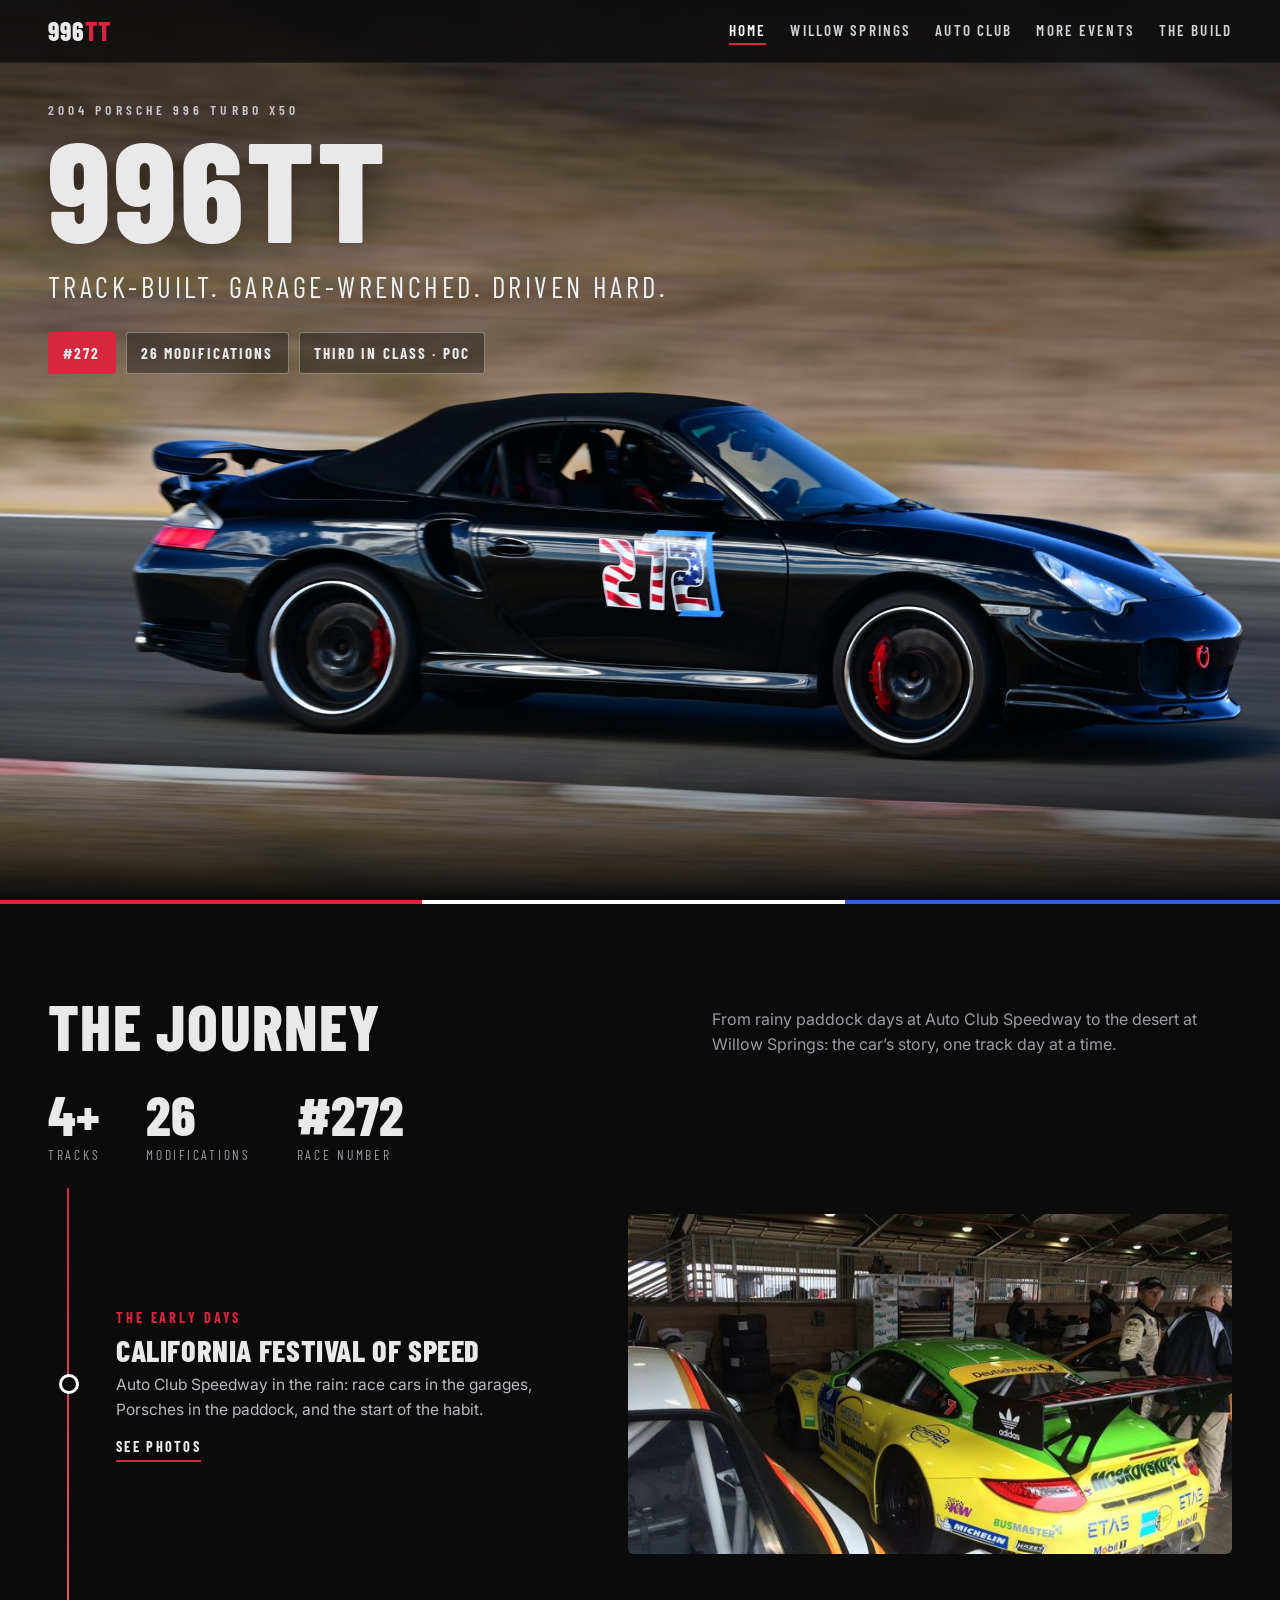
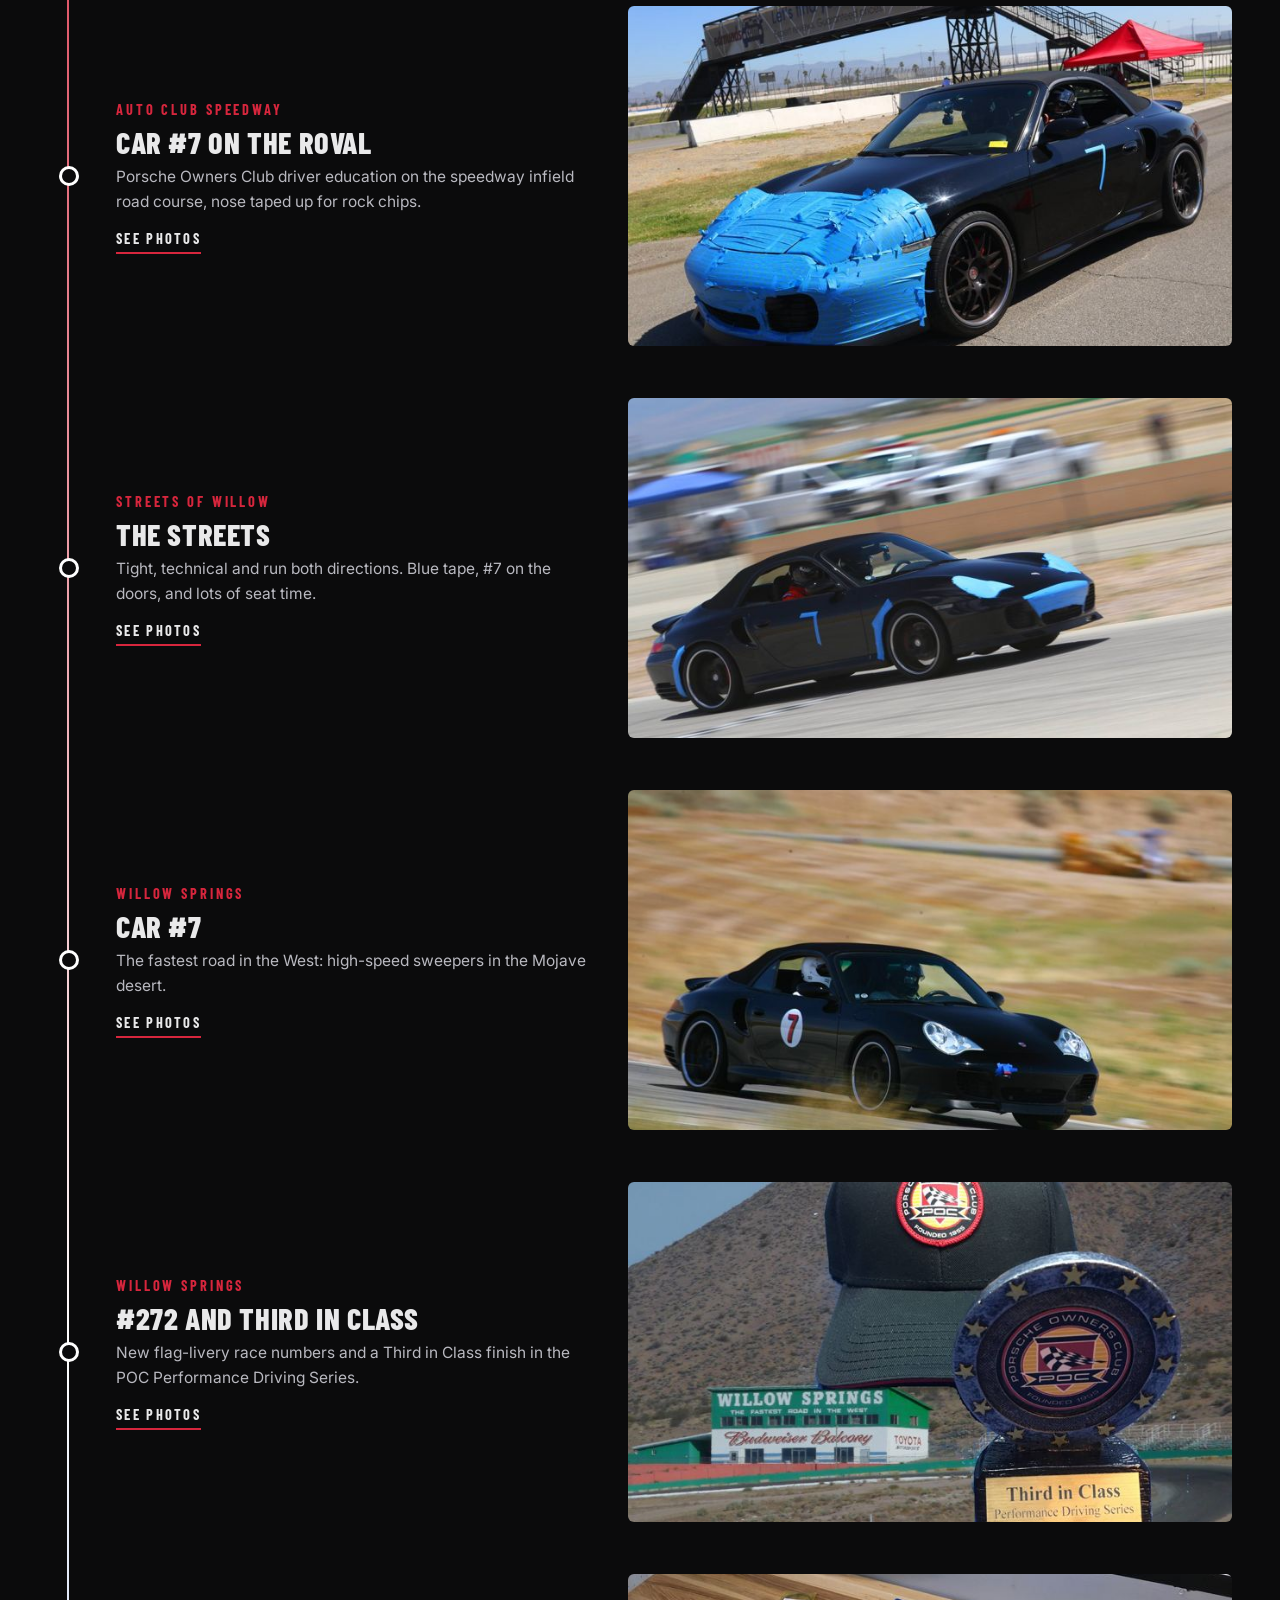
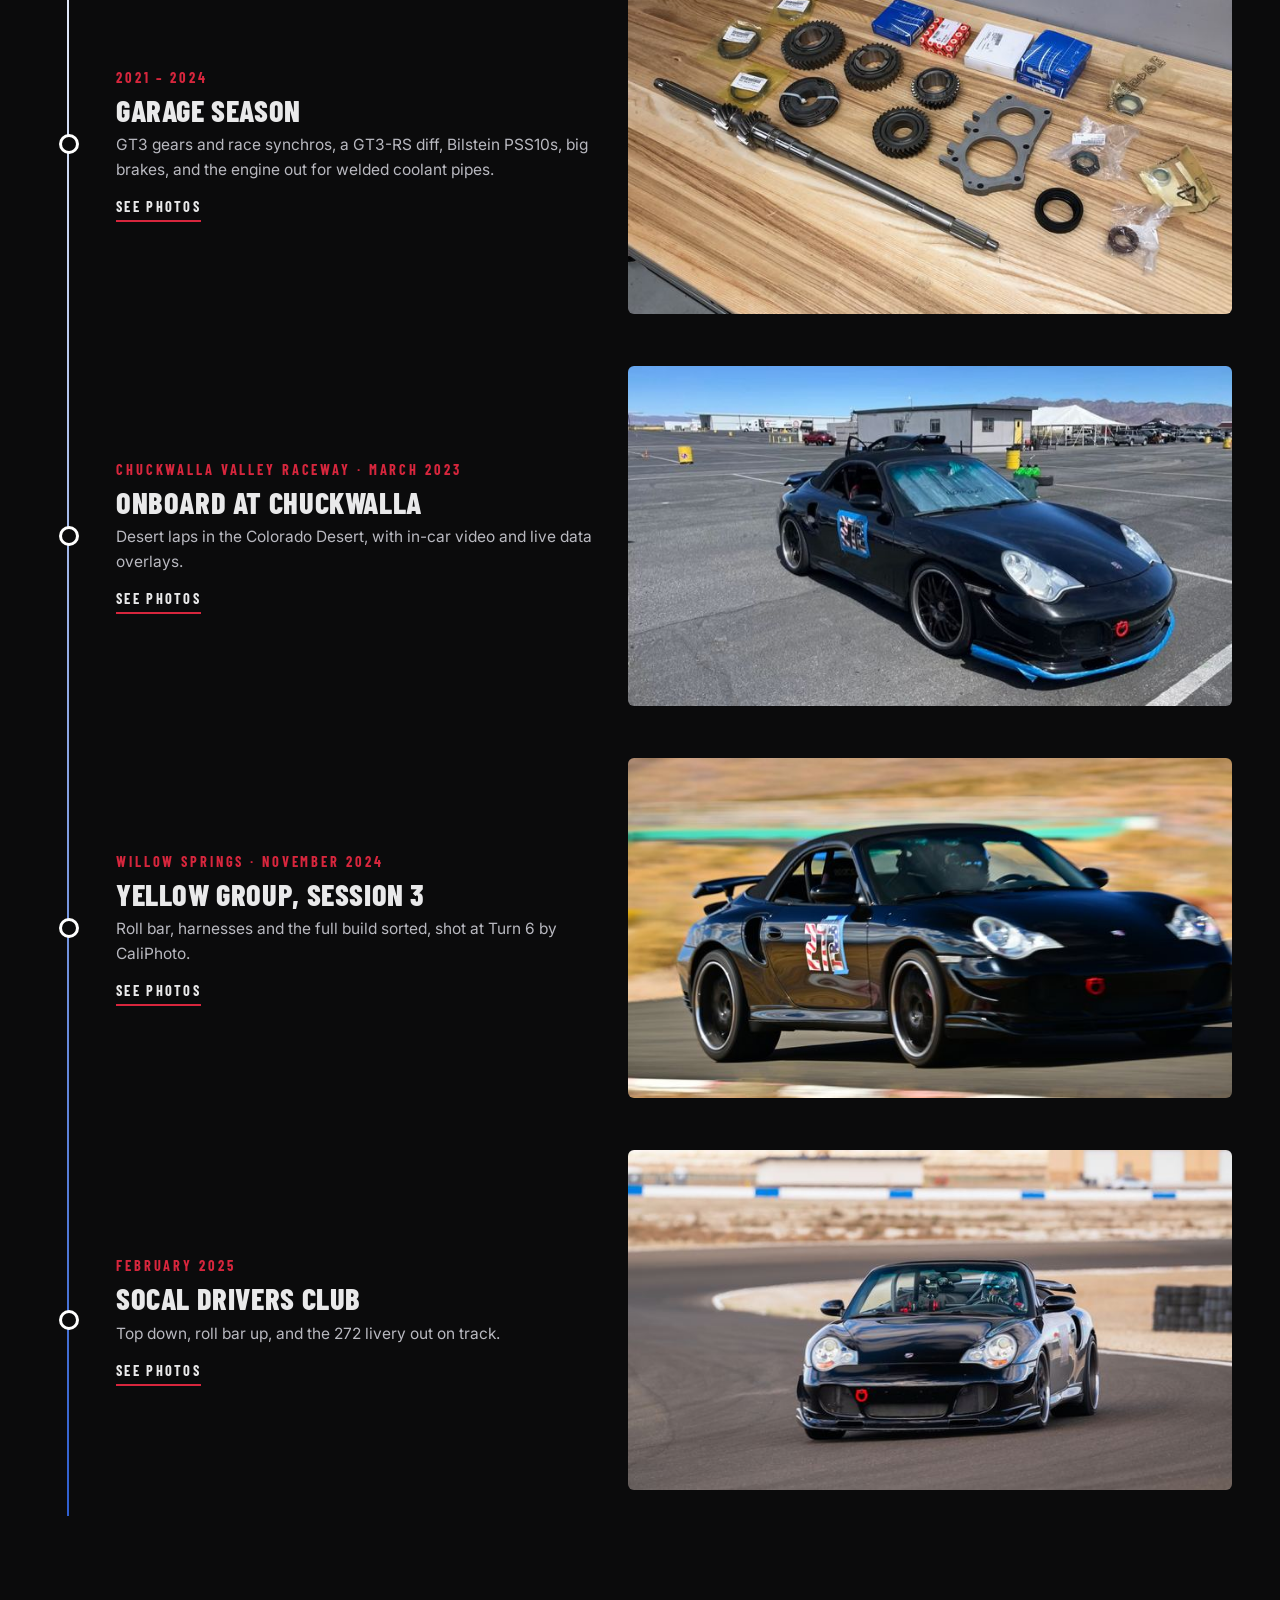
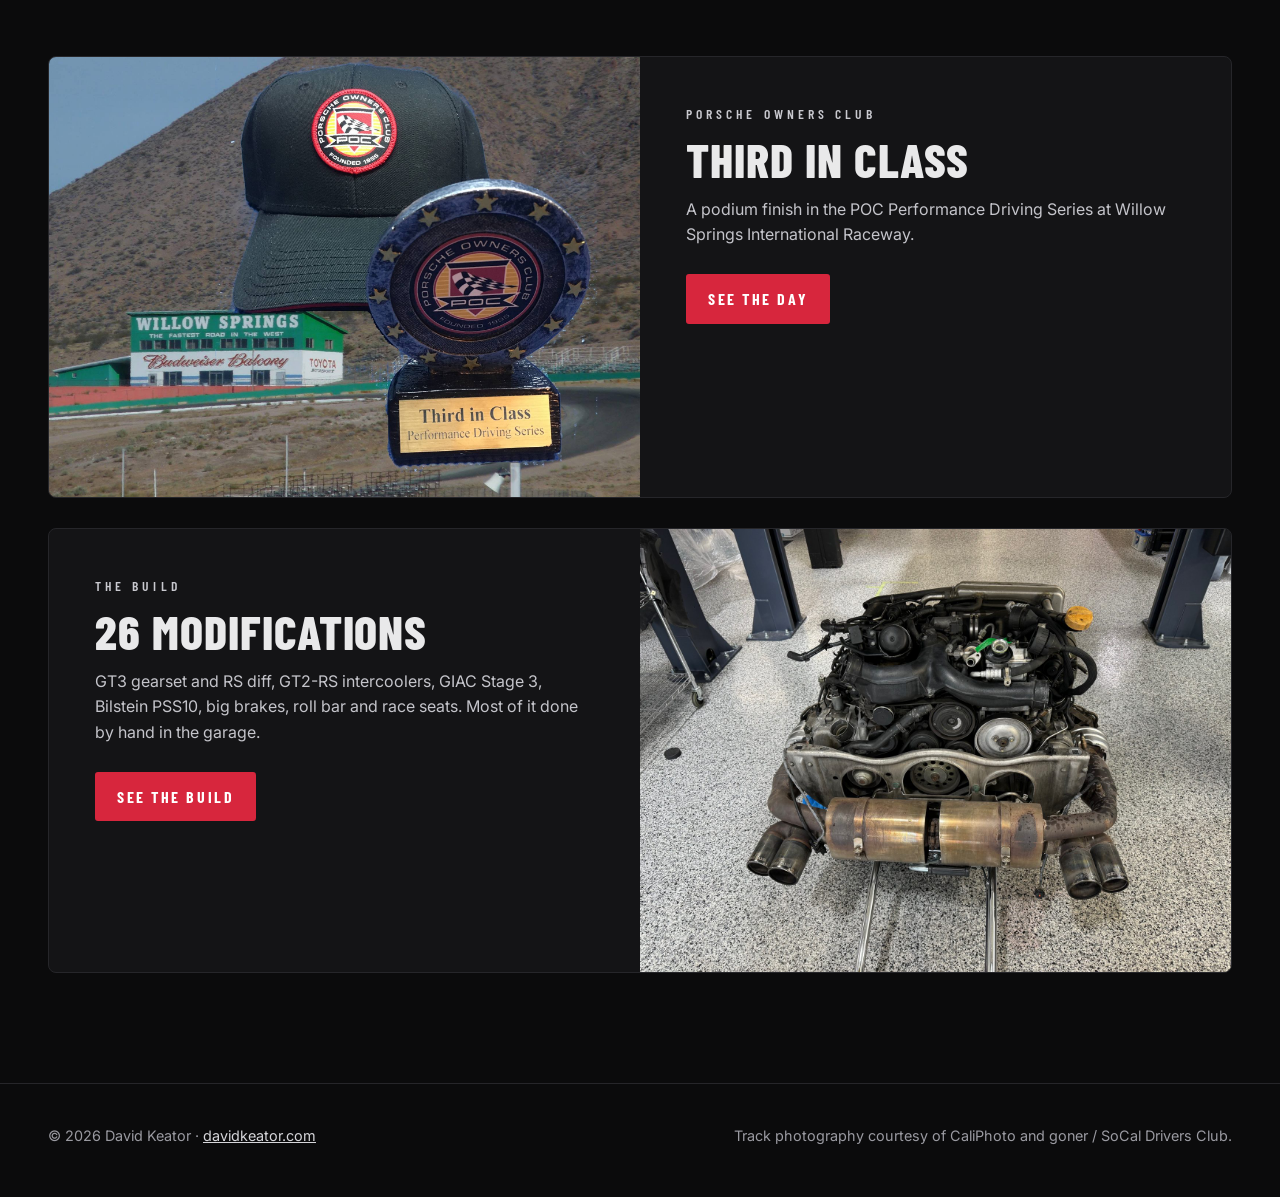
==== index.html @ 72ec3e03 "Add site pages, styles, scripts and videos" ====
<!DOCTYPE html>
<html lang="en">
<head>
<meta charset="utf-8">
<meta name="viewport" content="width=device-width, initial-scale=1">
<title>996TT | 2004 Porsche 996 Turbo X50, #272</title>
<meta name="description" content="Track days at Willow Springs and Auto Club Speedway, garage builds and adventures with a 2004 Porsche 996 Turbo X50, #272.">
<meta property="og:title" content="996TT | 2004 Porsche 996 Turbo X50, #272">
<meta property="og:description" content="Track days at Willow Springs and Auto Club Speedway, garage builds and adventures with a 2004 Porsche 996 Turbo X50, #272.">
<meta property="og:image" content="https://www.996tt.net/img1/p155.jpg">
<link rel="icon" href="data:image/svg+xml,%3Csvg xmlns='http://www.w3.org/2000/svg' viewBox='0 0 64 64'%3E%3Crect width='64' height='64' rx='12' fill='%230b0b0c'/%3E%3Ctext x='32' y='43' font-family='Arial Black,Arial' font-weight='900' font-size='26' fill='%23e8e8e8' text-anchor='middle'%3E272%3C/text%3E%3C/svg%3E">
<link rel="preconnect" href="https://fonts.googleapis.com"><link rel="preconnect" href="https://fonts.gstatic.com" crossorigin>
<link href="https://fonts.googleapis.com/css2?family=Barlow+Condensed:wght@500;600;700;800&family=Inter:wght@400;500;600&display=swap" rel="stylesheet">
<link rel="stylesheet" href="css/site.css">
</head>
<body>
<nav><div class="wrap"><a class="logo" href="index.html">996<span>TT</span></a><button class="menu" aria-label="Menu">Menu</button><ul><li><a href="index.html" aria-current=page>Home</a></li><li><a href="willow-springs.html">Willow Springs</a></li><li><a href="auto-club-speedway.html">Auto Club</a></li><li><a href="more-events.html">More Events</a></li><li><a href="build.html">The Build</a></li></ul></div></nav>

<header class="hero" id="top" style="background-image:url(img1/p155.jpg)">
  <div class="wrap">
    <span class="eyebrow">2004 Porsche 996 Turbo X50</span>
    <h1>996TT</h1>
    <p>Track-built. Garage-wrenched. Driven hard.</p>
    <div class="badges"><span class="badge num">#272</span><span class="badge">26 modifications</span><span class="badge">Third in Class &middot; POC</span></div>
  </div>
</header>
<div class="stripe"></div>
<section><div class="wrap">
  <div class="sec-head"><h2>The Journey</h2><p>From rainy paddock days at Auto Club Speedway to the desert at Willow Springs: the car&rsquo;s story, one track day at a time.</p></div>
  <div class="count"><div><b>4+</b><small>Tracks</small></div><div><b>26</b><small>Modifications</small></div><div><b>#272</b><small>Race number</small></div></div>
  <div class="timeline"><a class="stop" href="auto-club-speedway.html#festival"><div class="txt"><span class="when">The early days</span><h3>California Festival of Speed</h3><p>Auto Club Speedway in the rain: race cars in the garages, Porsches in the paddock, and the start of the habit.</p><span class="go">See photos</span></div><div class="pic"><img src="img2/thumbs/f019.jpg" alt="California Festival of Speed" loading="lazy"></div></a><a class="stop" href="auto-club-speedway.html#roval"><div class="txt"><span class="when">Auto Club Speedway</span><h3>Car #7 on the roval</h3><p>Porsche Owners Club driver education on the speedway infield road course, nose taped up for rock chips.</p><span class="go">See photos</span></div><div class="pic"><img src="img2/thumbs/f064.jpg" alt="Car #7 on the roval" loading="lazy"></div></a><a class="stop" href="willow-springs.html#streets"><div class="txt"><span class="when">Streets of Willow</span><h3>The Streets</h3><p>Tight, technical and run both directions. Blue tape, #7 on the doors, and lots of seat time.</p><span class="go">See photos</span></div><div class="pic"><img src="img2/thumbs/f042.jpg" alt="The Streets" loading="lazy"></div></a><a class="stop" href="willow-springs.html#big-willow"><div class="txt"><span class="when">Willow Springs</span><h3>Car #7</h3><p>The fastest road in the West: high-speed sweepers in the Mojave desert.</p><span class="go">See photos</span></div><div class="pic"><img src="img3/thumbs/f074.jpg" alt="Car #7" loading="lazy"></div></a><a class="stop" href="willow-springs.html#third"><div class="txt"><span class="when">Willow Springs</span><h3>#272 and Third in Class</h3><p>New flag-livery race numbers and a Third in Class finish in the POC Performance Driving Series.</p><span class="go">See photos</span></div><div class="pic"><img src="img3/thumbs/f095.jpg" alt="#272 and Third in Class" loading="lazy"></div></a><a class="stop" href="build.html#garage"><div class="txt"><span class="when">2021 &ndash; 2024</span><h3>Garage season</h3><p>GT3 gears and race synchros, a GT3-RS diff, Bilstein PSS10s, big brakes, and the engine out for welded coolant pipes.</p><span class="go">See photos</span></div><div class="pic"><img src="img1/thumbs/p003.jpg" alt="Garage season" loading="lazy"></div></a><a class="stop" href="more-events.html#chuckwalla"><div class="txt"><span class="when">Chuckwalla Valley Raceway &middot; March 2023</span><h3>Onboard at Chuckwalla</h3><p>Desert laps in the Colorado Desert, with in-car video and live data overlays.</p><span class="go">See photos</span></div><div class="pic"><img src="img1/thumbs/c004.jpg" alt="Onboard at Chuckwalla" loading="lazy"></div></a><a class="stop" href="willow-springs.html#nov-2024"><div class="txt"><span class="when">Willow Springs &middot; November 2024</span><h3>Yellow Group, Session 3</h3><p>Roll bar, harnesses and the full build sorted, shot at Turn 6 by CaliPhoto.</p><span class="go">See photos</span></div><div class="pic"><img src="img1/thumbs/p178.jpg" alt="Yellow Group, Session 3" loading="lazy"></div></a><a class="stop" href="more-events.html#sdc-2025"><div class="txt"><span class="when">February 2025</span><h3>SoCal Drivers Club</h3><p>Top down, roll bar up, and the 272 livery out on track.</p><span class="go">See photos</span></div><div class="pic"><img src="img1/thumbs/p201.jpg" alt="SoCal Drivers Club" loading="lazy"></div></a></div>
</div></section>
<section><div class="wrap">
  <div class="callout">
    <img src="img3/f095.jpg" alt="Porsche Owners Club Third in Class trophy at Willow Springs" loading="lazy">
    <div class="c"><span class="eyebrow">Porsche Owners Club</span><h3>Third in Class</h3>
      <p>A podium finish in the POC Performance Driving Series at Willow Springs International Raceway.</p>
      <a class="btn" href="willow-springs.html#third">See the day</a></div>
  </div>
  <div class="callout">
    <div class="c"><span class="eyebrow">The Build</span><h3>26 modifications</h3>
      <p>GT3 gearset and RS diff, GT2-RS intercoolers, GIAC Stage 3, Bilstein PSS10, big brakes, roll bar and race seats. Most of it done by hand in the garage.</p>
      <a class="btn" href="build.html">See the build</a></div>
    <img src="img1/p098.jpg" alt="The 3.6 twin-turbo flat six out of the car" loading="lazy">
  </div>
</div></section>

<footer><div class="wrap">
  <div>&copy; <span id="y">2026</span> David Keator &middot; <a href="https://www.davidkeator.com/">davidkeator.com</a></div>
  <div>Track photography courtesy of CaliPhoto and goner / SoCal Drivers Club.</div>
</div></footer>
<script src="js/site.js"></script>
</body>
</html>
---- css/site.css ----
:root{--bg:#0b0b0c;--panel:#141416;--line:#26262a;--text:#e9e9ea;--muted:#9a9aa1;--red:#d7263d;--blue:#2f5fd0;--head:"Barlow Condensed","Arial Narrow",sans-serif;--sans:"Inter",-apple-system,BlinkMacSystemFont,"Segoe UI",Roboto,sans-serif}
*{box-sizing:border-box}html{scroll-behavior:smooth}
body{margin:0;background:var(--bg);color:var(--text);font-family:var(--sans);line-height:1.6;-webkit-font-smoothing:antialiased}
a{color:inherit}img{display:block;max-width:100%}
.wrap{max-width:1240px;margin:0 auto;padding:0 28px}
h1,h2,h3{font-family:var(--head);text-transform:uppercase;letter-spacing:.02em;margin:0;line-height:1}
.eyebrow{display:block;font-family:var(--head);font-weight:600;letter-spacing:.3em;text-transform:uppercase;font-size:.85rem;color:#c9c9cf}
.stripe{height:4px;background:linear-gradient(90deg,var(--red) 0 33%,#fff 33% 66%,var(--blue) 66%)}
/* nav */
nav{position:fixed;top:0;left:0;right:0;z-index:20;background:rgba(11,11,12,.78);backdrop-filter:blur(8px);border-bottom:1px solid rgba(255,255,255,.06)}
nav .wrap{display:flex;align-items:center;justify-content:space-between;height:62px}
.logo{font-family:var(--head);font-weight:800;font-size:1.6rem;letter-spacing:.04em;text-decoration:none}.logo span{color:var(--red)}
nav ul{list-style:none;display:flex;gap:24px;margin:0;padding:0}
nav ul a{text-decoration:none;font-family:var(--head);font-weight:600;letter-spacing:.14em;text-transform:uppercase;font-size:.95rem;color:#cfcfd4;padding:6px 0}
nav ul a:hover,nav ul a[aria-current]{color:#fff;box-shadow:inset 0 -2px 0 var(--red)}
.menu{display:none;background:none;border:1px solid rgba(255,255,255,.3);color:#fff;font-family:var(--head);letter-spacing:.14em;text-transform:uppercase;padding:6px 12px;border-radius:3px}
/* heroes */
.hero{position:relative;min-height:100vh;display:flex;align-items:flex-start;background:#000 center 70%/cover no-repeat}
.hero::before{content:"";position:absolute;inset:0;background:linear-gradient(180deg,rgba(0,0,0,.72) 0%,rgba(0,0,0,.35) 38%,rgba(0,0,0,0) 55%,rgba(0,0,0,0) 82%,rgba(11,11,12,1) 100%)}
.hero .wrap{position:relative;padding-top:max(96px,11vh);width:100%}
.hero h1{font-size:clamp(4rem,11vw,9rem);font-weight:800;line-height:.85;text-shadow:0 6px 40px rgba(0,0,0,.5);margin-top:6px}
.hero p{font-family:var(--head);font-size:clamp(1.2rem,2.4vw,1.8rem);letter-spacing:.12em;text-transform:uppercase;margin:.6em 0 0;color:#f2f2f2}
.badges{display:flex;gap:10px;flex-wrap:wrap;margin-top:22px}
.badge{font-family:var(--head);font-weight:700;letter-spacing:.14em;text-transform:uppercase;font-size:.95rem;padding:8px 14px;border:1px solid rgba(255,255,255,.35);border-radius:3px;background:rgba(0,0,0,.35)}
.badge.num{background:var(--red);border-color:var(--red)}
.page-hero{position:relative;height:72vh;min-height:460px;display:flex;align-items:flex-end;background:#000 center/cover no-repeat}
.page-hero::before{content:"";position:absolute;inset:0;background:linear-gradient(180deg,rgba(0,0,0,.25) 0%,rgba(0,0,0,0) 40%,rgba(11,11,12,.92) 92%,var(--bg) 100%)}
.page-hero .wrap{position:relative;width:100%;padding-bottom:48px}
.page-hero h1{font-size:clamp(3.2rem,9vw,7rem);font-weight:800;text-shadow:0 4px 30px rgba(0,0,0,.6);margin-top:8px}
.page-hero p{max-width:640px;color:#dcdce0;margin:14px 0 0;font-size:1.08rem}
/* chapters / sections */
section{padding:90px 0 20px}
.sec-head{display:flex;align-items:flex-end;justify-content:space-between;gap:24px;margin-bottom:30px;flex-wrap:wrap}
.sec-head h2{font-size:clamp(2.4rem,5.5vw,4rem);font-weight:800}
.sec-head p{max-width:520px;color:var(--muted);margin:0}
.chapter{padding:70px 0 10px;border-top:1px solid var(--line)}
.chapter:first-of-type{border-top:0}
.ch-head{display:grid;grid-template-columns:120px 1fr;gap:28px;margin-bottom:26px;align-items:start}
.ch-num{font-family:var(--head);font-weight:800;font-size:4.4rem;line-height:.8;color:transparent;-webkit-text-stroke:1.5px #5a5a62}
.ch-head h2{font-size:clamp(2rem,4.2vw,3.1rem);font-weight:800}
.ch-head .when{font-family:var(--head);letter-spacing:.2em;text-transform:uppercase;color:var(--red);font-weight:700;font-size:.95rem;margin:4px 0 10px;display:block}
.ch-head p{color:#bdbdc4;max-width:760px;margin:0}
/* gallery: masonry columns, no gaps */
.feature{margin:0 0 12px;border-radius:5px;overflow:hidden;cursor:zoom-in;position:relative;background:#000}
.feature img{width:100%;max-height:78vh;object-fit:cover}
.gallery{columns:3 260px;column-gap:12px}
.gallery figure,.feature{break-inside:avoid}
.gallery figure{margin:0 0 12px;position:relative;overflow:hidden;border-radius:5px;background:#000;cursor:zoom-in}
.gallery img{width:100%;transition:transform .6s ease}
.gallery figure:hover img{transform:scale(1.04)}
figcaption{position:absolute;left:0;right:0;bottom:0;padding:28px 12px 10px;font-size:.84rem;background:linear-gradient(transparent,rgba(0,0,0,.82));opacity:0;transition:opacity .3s}
figure:hover figcaption{opacity:1}
/* timeline (home) */
.timeline{position:relative;margin-top:20px}
.timeline::before{content:"";position:absolute;left:19px;top:0;bottom:0;width:2px;background:linear-gradient(var(--red),#fff,var(--blue))}
.stop{position:relative;display:grid;grid-template-columns:40px 1fr 1.25fr;gap:28px;align-items:center;padding:26px 0;text-decoration:none}
.stop::before{content:"";width:14px;height:14px;border-radius:50%;background:var(--bg);border:3px solid #fff;margin-left:11px;z-index:1}
.stop .txt h3{font-size:1.9rem;font-weight:800}
.stop .txt .when{font-family:var(--head);letter-spacing:.2em;text-transform:uppercase;color:var(--red);font-weight:700;font-size:.9rem;display:block;margin-bottom:6px}
.stop .txt p{color:#b9b9c0;margin:8px 0 0;font-size:.97rem}
.stop .txt .go{display:inline-block;margin-top:12px;font-family:var(--head);letter-spacing:.16em;text-transform:uppercase;font-weight:700;font-size:.9rem;border-bottom:2px solid var(--red);padding-bottom:2px}
.stop .pic{border-radius:6px;overflow:hidden;aspect-ratio:16/9;background:#000}
.stop .pic img{width:100%;height:100%;object-fit:cover;transition:transform .7s}
.stop:hover .pic img{transform:scale(1.05)}
/* callout */
.callout{display:grid;grid-template-columns:1fr 1fr;gap:0;background:var(--panel);border:1px solid var(--line);border-radius:8px;overflow:hidden;margin-top:30px}
.callout img{width:100%;height:100%;object-fit:cover;min-height:320px}
.callout .c{padding:46px}
.callout h3{font-size:clamp(2rem,4vw,3rem);font-weight:800;margin:10px 0 14px}
.callout p{color:#c4c4ca;margin:0 0 10px}
.btn{display:inline-block;margin-top:16px;padding:12px 22px;background:var(--red);color:#fff;text-decoration:none;font-family:var(--head);letter-spacing:.16em;text-transform:uppercase;font-weight:700;border-radius:3px}
/* stats */
.count{display:flex;gap:46px;flex-wrap:wrap;margin:6px 0 10px}
.count b{display:block;font-family:var(--head);font-size:3.4rem;font-weight:800;line-height:1}
.count small{font-family:var(--head);letter-spacing:.2em;text-transform:uppercase;color:var(--muted);font-size:.85rem}
/* build */
.specs{display:grid;grid-template-columns:repeat(3,1fr);gap:18px}
.spec{background:var(--panel);border:1px solid var(--line);border-radius:6px;padding:26px 26px 20px;border-top:3px solid var(--red)}
.spec:nth-child(3n+2){border-top-color:#fff}.spec:nth-child(3n){border-top-color:var(--blue)}
.spec h3{font-size:1.45rem;font-weight:700;margin-bottom:14px}
.spec ul{list-style:none;margin:0;padding:0}
.spec li{padding:7px 0;border-bottom:1px solid var(--line);color:#d6d6da;font-size:.97rem}.spec li:last-child{border-bottom:0}
/* video */
.clips{display:grid;grid-template-columns:repeat(3,1fr);gap:12px}
.clips figure{margin:0;background:#000;border-radius:5px;overflow:hidden}
.clips video{width:100%;display:block;aspect-ratio:4/3;object-fit:cover;background:#000}
.clips figcaption{position:static;opacity:1;background:var(--panel);padding:10px 12px;color:#c4c4ca}
/* next page */
.next{display:flex;justify-content:space-between;gap:20px;margin-top:80px;padding-top:30px;border-top:1px solid var(--line);flex-wrap:wrap}
.next a{text-decoration:none;font-family:var(--head);letter-spacing:.14em;text-transform:uppercase;font-weight:700;font-size:1.2rem}
.next a span{display:block;color:var(--muted);font-size:.8rem;letter-spacing:.2em}
footer{border-top:1px solid var(--line);margin-top:90px;padding:40px 0 50px;color:var(--muted);font-size:.9rem}
footer .wrap{display:flex;justify-content:space-between;gap:20px;flex-wrap:wrap}footer a{color:#d6d6da}
/* lightbox */
.lb{position:fixed;inset:0;background:rgba(0,0,0,.95);display:none;align-items:center;justify-content:center;flex-direction:column;z-index:50;padding:30px}
.lb.open{display:flex}.lb img{max-width:94vw;max-height:84vh;object-fit:contain}
.lb p{margin-top:14px;color:#cfcfd4;font-size:.95rem}
.lb button{position:absolute;background:none;border:0;color:#fff;font-size:2.6rem;cursor:pointer;opacity:.75;padding:10px 18px}.lb button:hover{opacity:1}
.lb .x{top:10px;right:14px}.lb .prev{left:6px;top:50%;transform:translateY(-50%)}.lb .next{right:6px;top:50%;transform:translateY(-50%)}
@media (max-width:960px){.specs{grid-template-columns:1fr 1fr}.stop{grid-template-columns:40px 1fr}.stop .pic{grid-column:2}.callout{grid-template-columns:1fr}.clips{grid-template-columns:1fr 1fr}}
@media (max-width:760px){.menu{display:block}nav ul{display:none;position:absolute;top:62px;left:0;right:0;flex-direction:column;gap:0;background:#0b0b0c;padding:8px 28px 16px;border-bottom:1px solid var(--line)}nav ul.open{display:flex}nav ul a{display:block;padding:12px 0}}
@media (max-width:600px){.specs,.clips{grid-template-columns:1fr}.gallery{columns:2 140px;column-gap:8px}.gallery figure{margin-bottom:8px}figcaption{display:none}.ch-head{grid-template-columns:1fr;gap:6px}.ch-num{font-size:3rem}.count{gap:22px;flex-wrap:nowrap}.count b{font-size:2.2rem}.count small{font-size:.62rem;letter-spacing:.12em}section{padding-top:70px}.callout .c{padding:28px}.hero{background-position:58% 70%}}
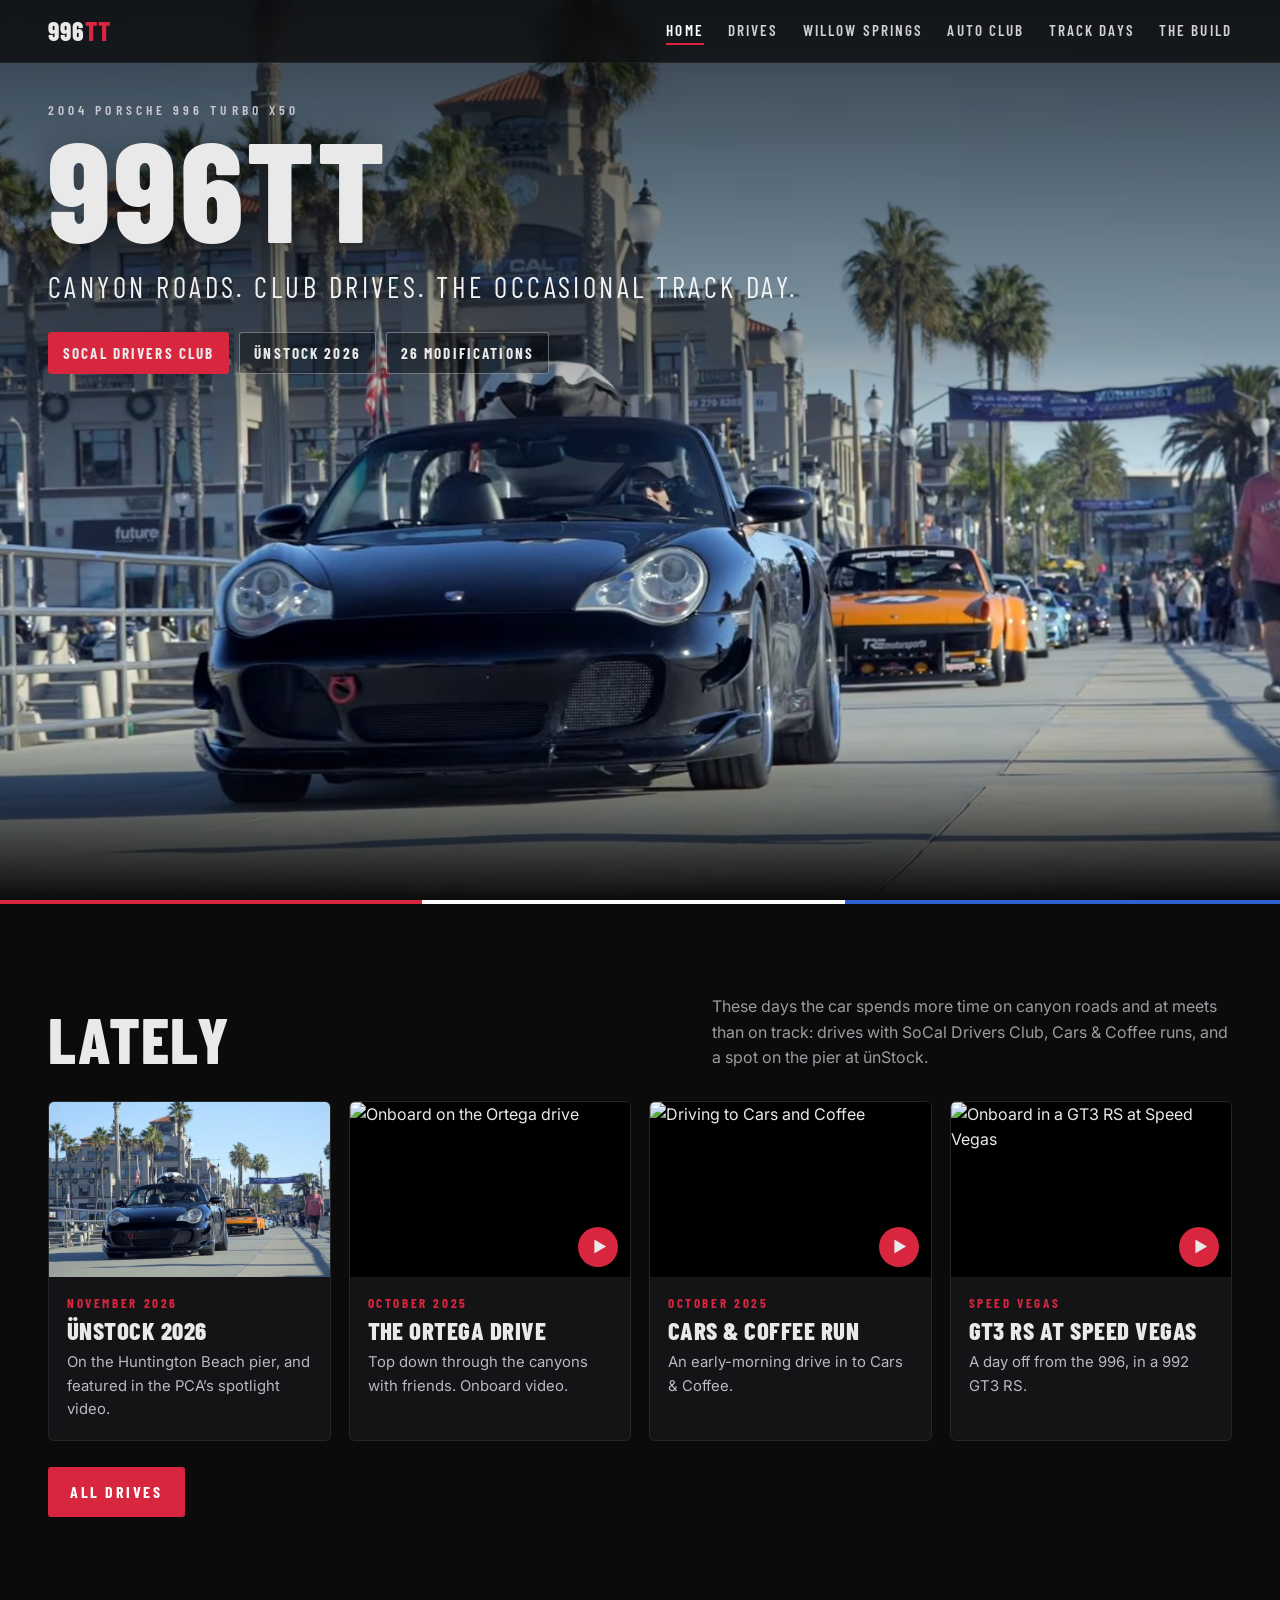
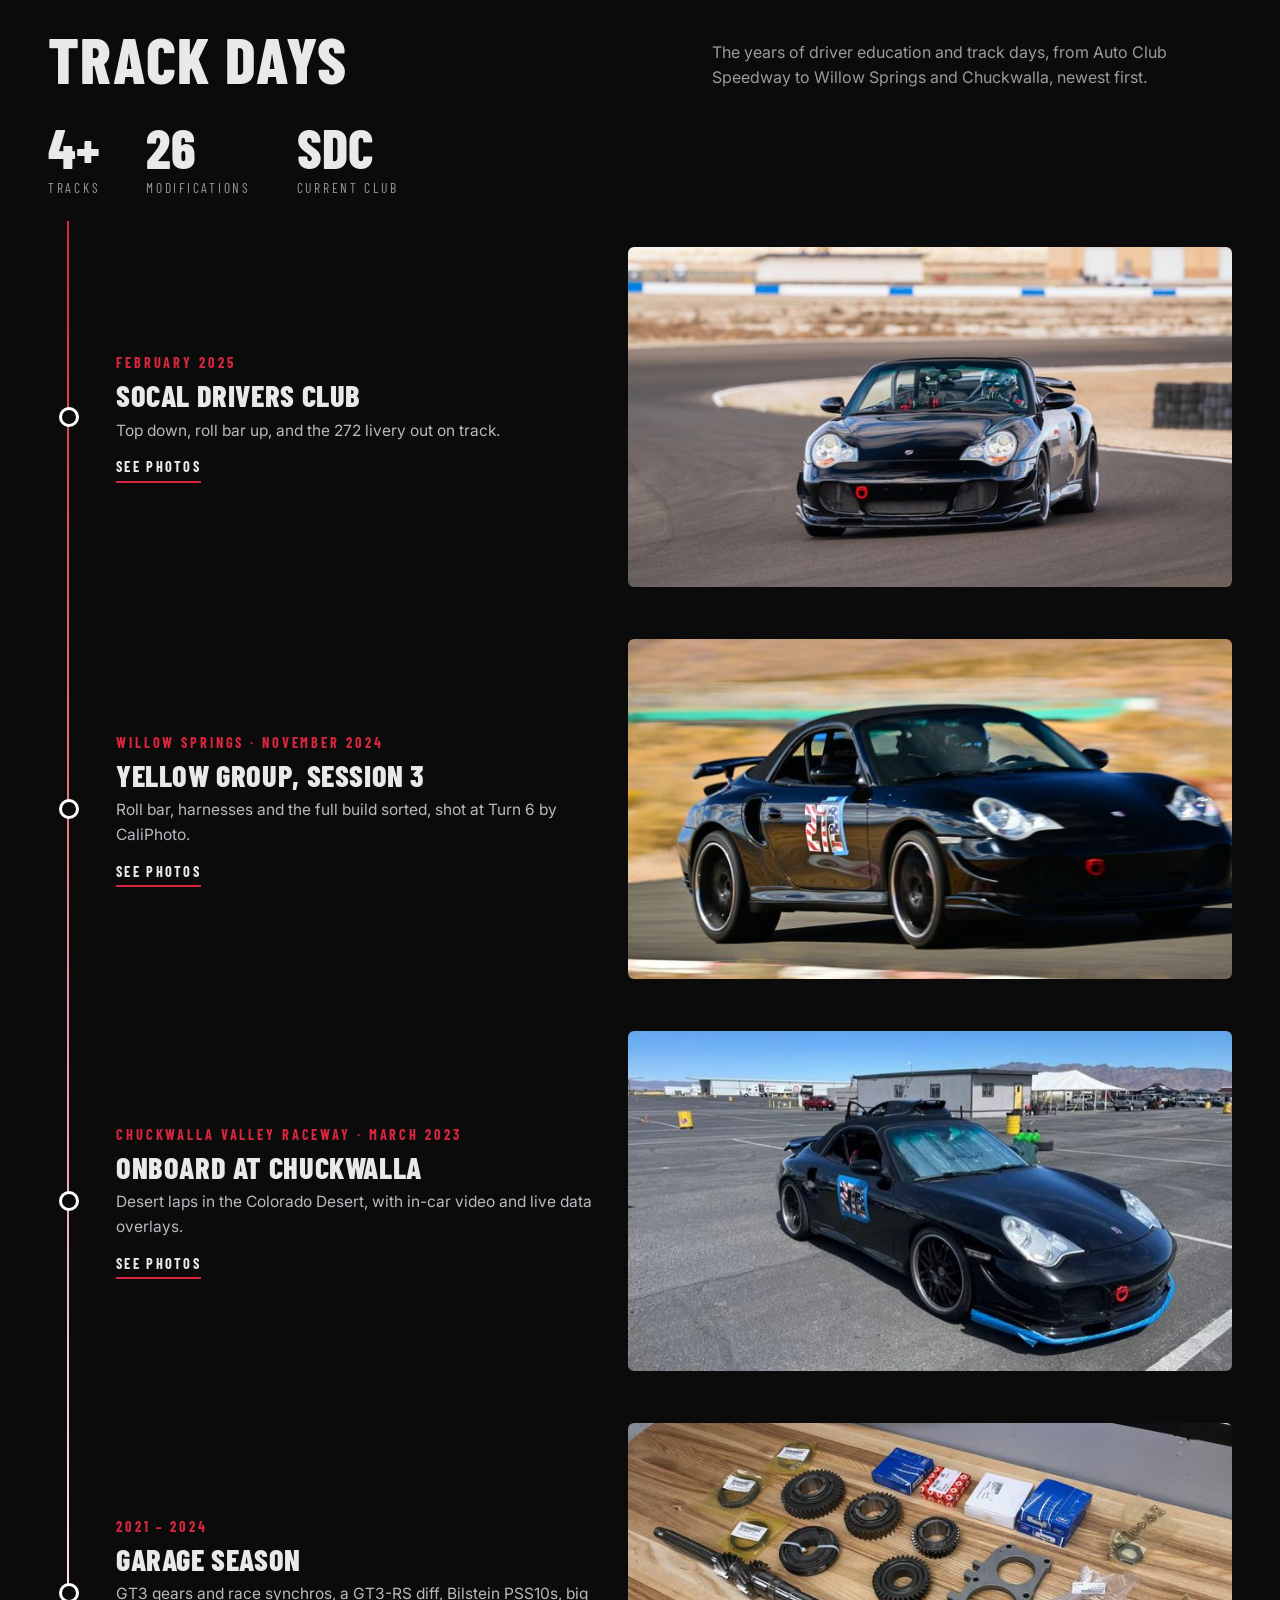
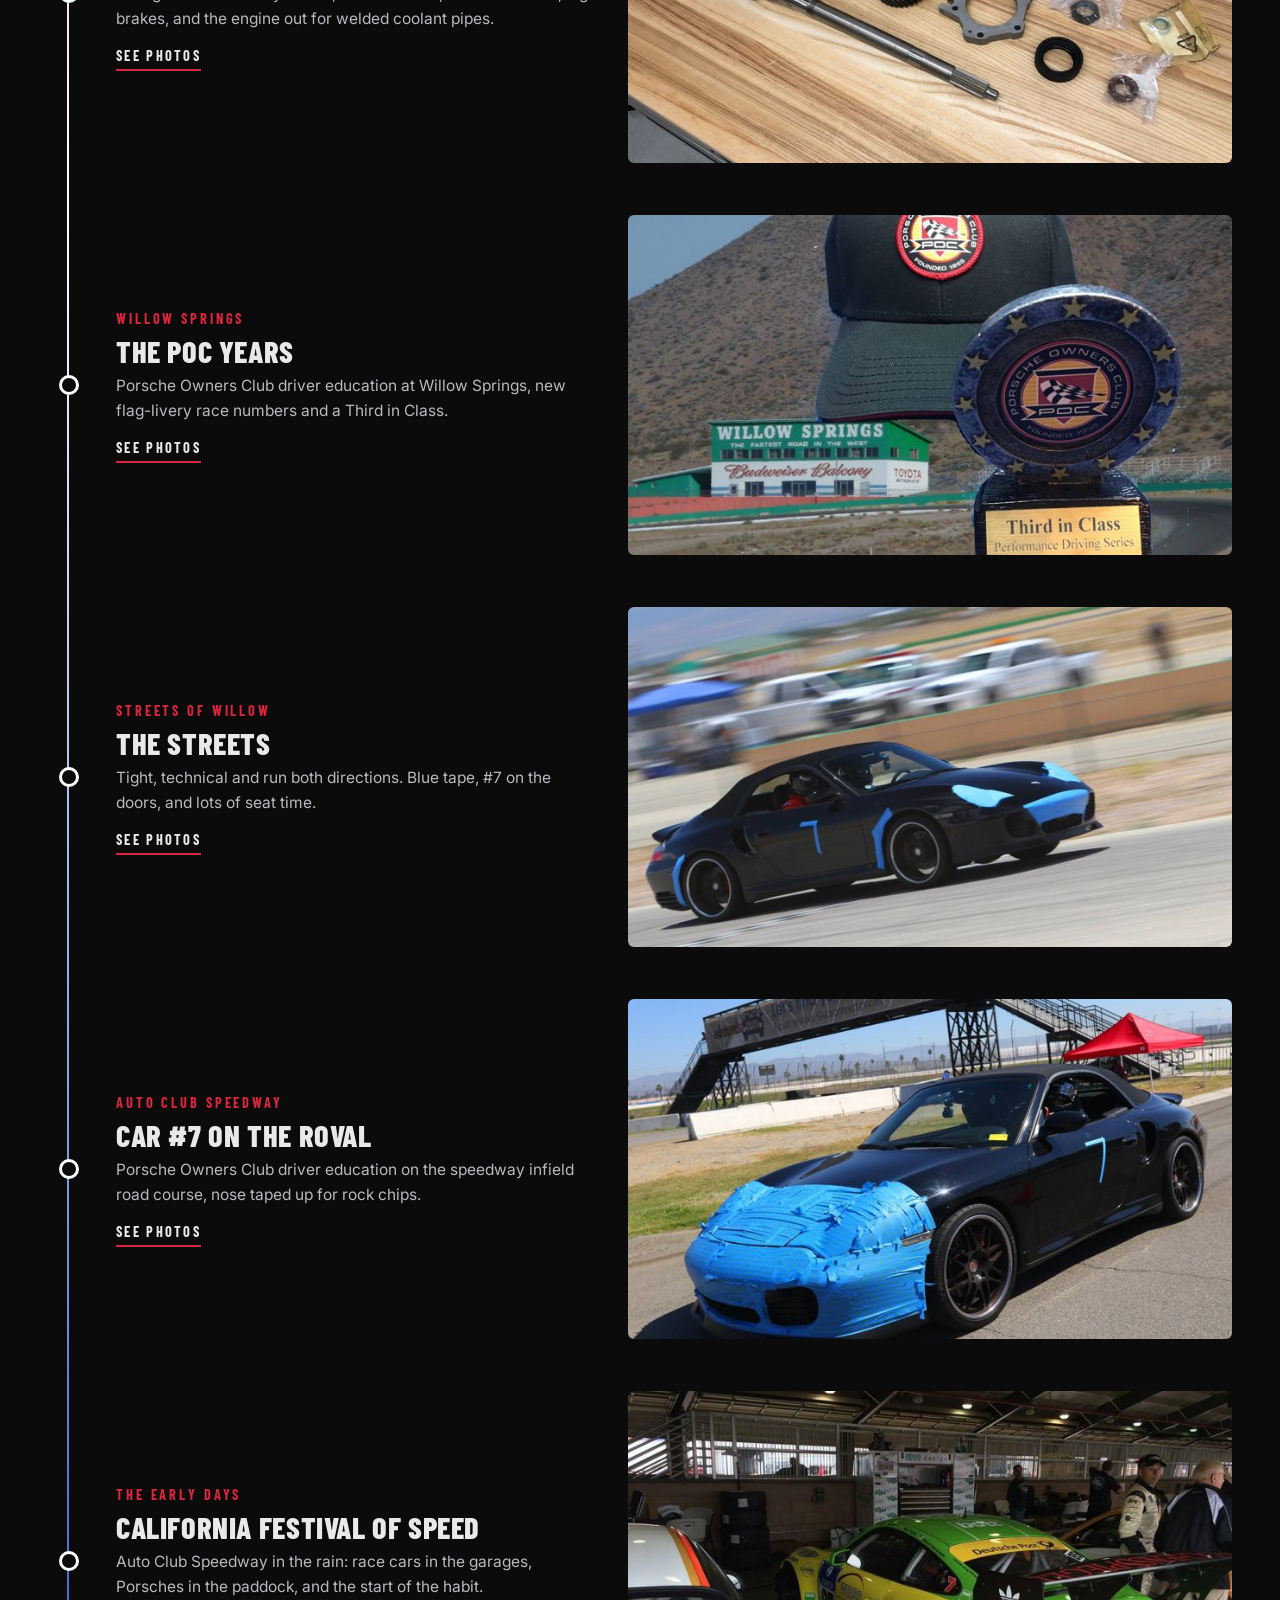
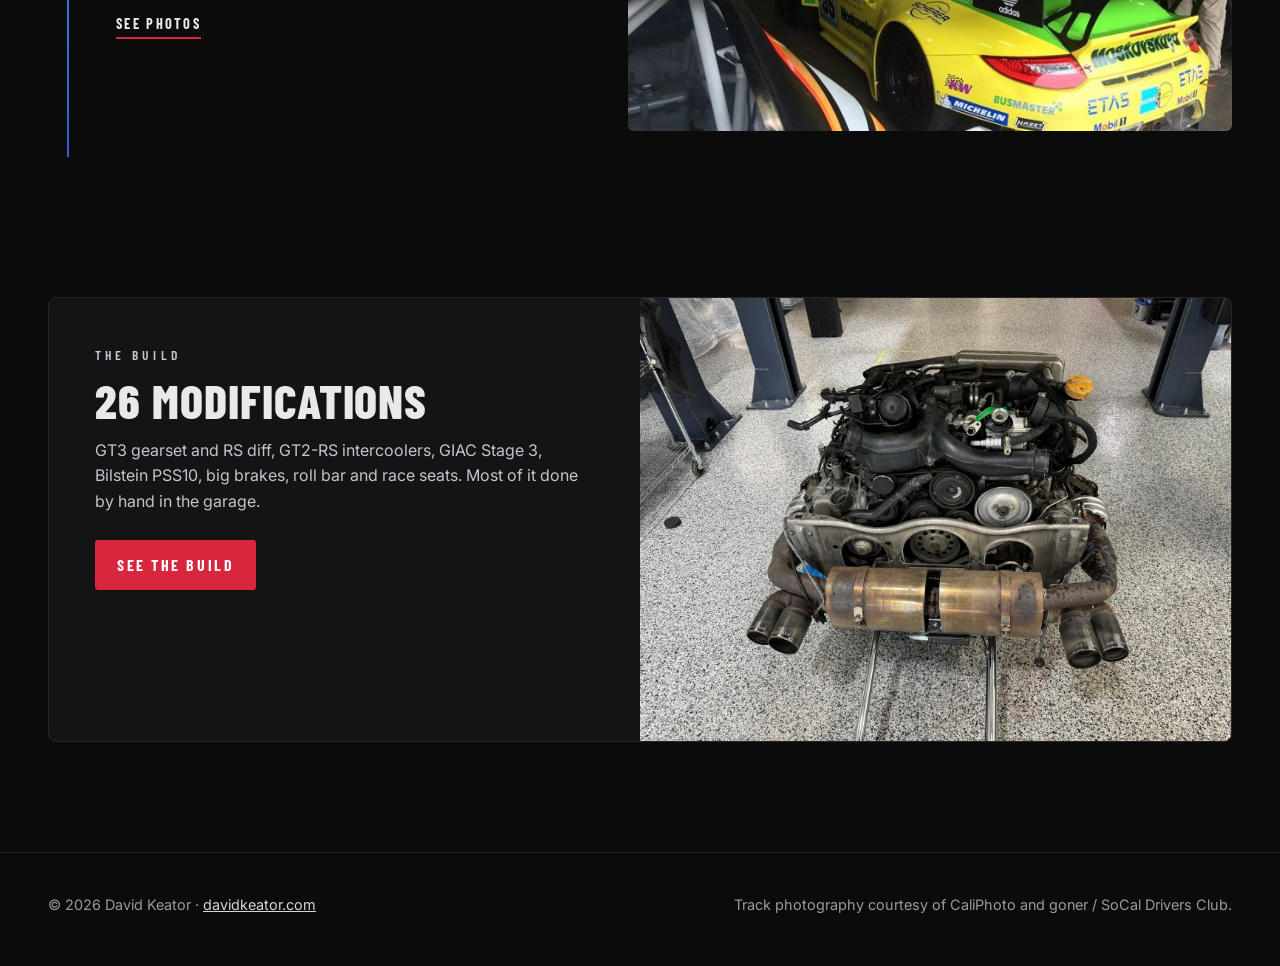
==== commit c504225b: "Add files via upload" ====
--- a/index.html
+++ b/index.html
@@ -3,40 +3,47 @@
 <head>
 <meta charset="utf-8">
 <meta name="viewport" content="width=device-width, initial-scale=1">
-<title>996TT | 2004 Porsche 996 Turbo X50, #272</title>
-<meta name="description" content="Track days at Willow Springs and Auto Club Speedway, garage builds and adventures with a 2004 Porsche 996 Turbo X50, #272.">
-<meta property="og:title" content="996TT | 2004 Porsche 996 Turbo X50, #272">
-<meta property="og:description" content="Track days at Willow Springs and Auto Club Speedway, garage builds and adventures with a 2004 Porsche 996 Turbo X50, #272.">
-<meta property="og:image" content="https://www.996tt.net/img1/p155.jpg">
+<title>996TT | 2004 Porsche 996 Turbo X50</title>
+<meta name="description" content="Canyon drives, SoCal Drivers Club, car shows, track days and garage builds with a 2004 Porsche 996 Turbo X50.">
+<meta property="og:title" content="996TT | 2004 Porsche 996 Turbo X50">
+<meta property="og:description" content="Canyon drives, SoCal Drivers Club, car shows, track days and garage builds with a 2004 Porsche 996 Turbo X50.">
+<meta property="og:image" content="https://www.996tt.net/img4/u01.jpg">
 <link rel="icon" href="data:image/svg+xml,%3Csvg xmlns='http://www.w3.org/2000/svg' viewBox='0 0 64 64'%3E%3Crect width='64' height='64' rx='12' fill='%230b0b0c'/%3E%3Ctext x='32' y='43' font-family='Arial Black,Arial' font-weight='900' font-size='26' fill='%23e8e8e8' text-anchor='middle'%3E272%3C/text%3E%3C/svg%3E">
 <link rel="preconnect" href="https://fonts.googleapis.com"><link rel="preconnect" href="https://fonts.gstatic.com" crossorigin>
 <link href="https://fonts.googleapis.com/css2?family=Barlow+Condensed:wght@500;600;700;800&family=Inter:wght@400;500;600&display=swap" rel="stylesheet">
 <link rel="stylesheet" href="css/site.css">
 </head>
 <body>
-<nav><div class="wrap"><a class="logo" href="index.html">996<span>TT</span></a><button class="menu" aria-label="Menu">Menu</button><ul><li><a href="index.html" aria-current=page>Home</a></li><li><a href="willow-springs.html">Willow Springs</a></li><li><a href="auto-club-speedway.html">Auto Club</a></li><li><a href="more-events.html">More Events</a></li><li><a href="build.html">The Build</a></li></ul></div></nav>
+<nav><div class="wrap"><a class="logo" href="index.html">996<span>TT</span></a><button class="menu" aria-label="Menu">Menu</button><ul><li><a href="index.html" aria-current=page>Home</a></li><li><a href="drives.html">Drives</a></li><li><a href="willow-springs.html">Willow Springs</a></li><li><a href="auto-club-speedway.html">Auto Club</a></li><li><a href="more-events.html">Track Days</a></li><li><a href="build.html">The Build</a></li></ul></div></nav>
 
-<header class="hero" id="top" style="background-image:url(img1/p155.jpg)">
+<header class="hero" id="top" style="background-image:url(img4/u01.jpg);background-position:center 75%">
   <div class="wrap">
     <span class="eyebrow">2004 Porsche 996 Turbo X50</span>
     <h1>996TT</h1>
-    <p>Track-built. Garage-wrenched. Driven hard.</p>
-    <div class="badges"><span class="badge num">#272</span><span class="badge">26 modifications</span><span class="badge">Third in Class &middot; POC</span></div>
+    <p>Canyon roads. Club drives. The occasional track day.</p>
+    <div class="badges"><span class="badge num">SoCal Drivers Club</span><span class="badge">&uuml;nStock 2026</span><span class="badge">26 modifications</span></div>
   </div>
 </header>
 <div class="stripe"></div>
+
 <section><div class="wrap">
-  <div class="sec-head"><h2>The Journey</h2><p>From rainy paddock days at Auto Club Speedway to the desert at Willow Springs: the car&rsquo;s story, one track day at a time.</p></div>
-  <div class="count"><div><b>4+</b><small>Tracks</small></div><div><b>26</b><small>Modifications</small></div><div><b>#272</b><small>Race number</small></div></div>
-  <div class="timeline"><a class="stop" href="auto-club-speedway.html#festival"><div class="txt"><span class="when">The early days</span><h3>California Festival of Speed</h3><p>Auto Club Speedway in the rain: race cars in the garages, Porsches in the paddock, and the start of the habit.</p><span class="go">See photos</span></div><div class="pic"><img src="img2/thumbs/f019.jpg" alt="California Festival of Speed" loading="lazy"></div></a><a class="stop" href="auto-club-speedway.html#roval"><div class="txt"><span class="when">Auto Club Speedway</span><h3>Car #7 on the roval</h3><p>Porsche Owners Club driver education on the speedway infield road course, nose taped up for rock chips.</p><span class="go">See photos</span></div><div class="pic"><img src="img2/thumbs/f064.jpg" alt="Car #7 on the roval" loading="lazy"></div></a><a class="stop" href="willow-springs.html#streets"><div class="txt"><span class="when">Streets of Willow</span><h3>The Streets</h3><p>Tight, technical and run both directions. Blue tape, #7 on the doors, and lots of seat time.</p><span class="go">See photos</span></div><div class="pic"><img src="img2/thumbs/f042.jpg" alt="The Streets" loading="lazy"></div></a><a class="stop" href="willow-springs.html#big-willow"><div class="txt"><span class="when">Willow Springs</span><h3>Car #7</h3><p>The fastest road in the West: high-speed sweepers in the Mojave desert.</p><span class="go">See photos</span></div><div class="pic"><img src="img3/thumbs/f074.jpg" alt="Car #7" loading="lazy"></div></a><a class="stop" href="willow-springs.html#third"><div class="txt"><span class="when">Willow Springs</span><h3>#272 and Third in Class</h3><p>New flag-livery race numbers and a Third in Class finish in the POC Performance Driving Series.</p><span class="go">See photos</span></div><div class="pic"><img src="img3/thumbs/f095.jpg" alt="#272 and Third in Class" loading="lazy"></div></a><a class="stop" href="build.html#garage"><div class="txt"><span class="when">2021 &ndash; 2024</span><h3>Garage season</h3><p>GT3 gears and race synchros, a GT3-RS diff, Bilstein PSS10s, big brakes, and the engine out for welded coolant pipes.</p><span class="go">See photos</span></div><div class="pic"><img src="img1/thumbs/p003.jpg" alt="Garage season" loading="lazy"></div></a><a class="stop" href="more-events.html#chuckwalla"><div class="txt"><span class="when">Chuckwalla Valley Raceway &middot; March 2023</span><h3>Onboard at Chuckwalla</h3><p>Desert laps in the Colorado Desert, with in-car video and live data overlays.</p><span class="go">See photos</span></div><div class="pic"><img src="img1/thumbs/c004.jpg" alt="Onboard at Chuckwalla" loading="lazy"></div></a><a class="stop" href="willow-springs.html#nov-2024"><div class="txt"><span class="when">Willow Springs &middot; November 2024</span><h3>Yellow Group, Session 3</h3><p>Roll bar, harnesses and the full build sorted, shot at Turn 6 by CaliPhoto.</p><span class="go">See photos</span></div><div class="pic"><img src="img1/thumbs/p178.jpg" alt="Yellow Group, Session 3" loading="lazy"></div></a><a class="stop" href="more-events.html#sdc-2025"><div class="txt"><span class="when">February 2025</span><h3>SoCal Drivers Club</h3><p>Top down, roll bar up, and the 272 livery out on track.</p><span class="go">See photos</span></div><div class="pic"><img src="img1/thumbs/p201.jpg" alt="SoCal Drivers Club" loading="lazy"></div></a></div>
+  <div class="sec-head"><h2>Lately</h2><p>These days the car spends more time on canyon roads and at meets than on track: drives with SoCal Drivers Club, Cars &amp; Coffee runs, and a spot on the pier at &uuml;nStock.</p></div>
+  <div class="lately">
+    <a class="card" href="drives.html#unstock"><div class="pic"><img src="img4/thumbs/u01.jpg" alt="ünStock 2026 on the Huntington Beach pier" loading="lazy"></div><span class="when">November 2026</span><h3>&uuml;nStock 2026</h3><p>On the Huntington Beach pier, and featured in the PCA&rsquo;s spotlight video.</p></a>
+    <a class="card" href="drives.html#ortega"><div class="pic"><img src="video/ortega-canyon.jpg" alt="Onboard on the Ortega drive" loading="lazy"><span class="play">&#9658;</span></div><span class="when">October 2025</span><h3>The Ortega drive</h3><p>Top down through the canyons with friends. Onboard video.</p></a>
+    <a class="card" href="drives.html#cars-coffee"><div class="pic"><img src="video/cars-coffee.jpg" alt="Driving to Cars and Coffee" loading="lazy"><span class="play">&#9658;</span></div><span class="when">October 2025</span><h3>Cars &amp; Coffee run</h3><p>An early-morning drive in to Cars &amp; Coffee.</p></a>
+    <a class="card" href="drives.html#speed-vegas"><div class="pic"><img src="video/speedvegas-gt3rs.jpg" alt="Onboard in a GT3 RS at Speed Vegas" loading="lazy"><span class="play">&#9658;</span></div><span class="when">Speed Vegas</span><h3>GT3 RS at Speed Vegas</h3><p>A day off from the 996, in a 992 GT3 RS.</p></a>
+  </div>
+  <a class="btn" href="drives.html">All drives</a>
 </div></section>
+
 <section><div class="wrap">
-  <div class="callout">
-    <img src="img3/f095.jpg" alt="Porsche Owners Club Third in Class trophy at Willow Springs" loading="lazy">
-    <div class="c"><span class="eyebrow">Porsche Owners Club</span><h3>Third in Class</h3>
-      <p>A podium finish in the POC Performance Driving Series at Willow Springs International Raceway.</p>
-      <a class="btn" href="willow-springs.html#third">See the day</a></div>
-  </div>
+  <div class="sec-head"><h2>Track days</h2><p>The years of driver education and track days, from Auto Club Speedway to Willow Springs and Chuckwalla, newest first.</p></div>
+  <div class="count"><div><b>4+</b><small>Tracks</small></div><div><b>26</b><small>Modifications</small></div><div><b>SDC</b><small>Current club</small></div></div>
+  <div class="timeline"><a class="stop" href="more-events.html#sdc-2025"><div class="txt"><span class="when">February 2025</span><h3>SoCal Drivers Club</h3><p>Top down, roll bar up, and the 272 livery out on track.</p><span class="go">See photos</span></div><div class="pic"><img src="img1/thumbs/p201.jpg" alt="SoCal Drivers Club" loading="lazy"></div></a><a class="stop" href="willow-springs.html#nov-2024"><div class="txt"><span class="when">Willow Springs &middot; November 2024</span><h3>Yellow Group, Session 3</h3><p>Roll bar, harnesses and the full build sorted, shot at Turn 6 by CaliPhoto.</p><span class="go">See photos</span></div><div class="pic"><img src="img1/thumbs/p178.jpg" alt="Yellow Group, Session 3" loading="lazy"></div></a><a class="stop" href="more-events.html#chuckwalla"><div class="txt"><span class="when">Chuckwalla Valley Raceway &middot; March 2023</span><h3>Onboard at Chuckwalla</h3><p>Desert laps in the Colorado Desert, with in-car video and live data overlays.</p><span class="go">See photos</span></div><div class="pic"><img src="img1/thumbs/c004.jpg" alt="Onboard at Chuckwalla" loading="lazy"></div></a><a class="stop" href="build.html#garage"><div class="txt"><span class="when">2021 &ndash; 2024</span><h3>Garage season</h3><p>GT3 gears and race synchros, a GT3-RS diff, Bilstein PSS10s, big brakes, and the engine out for welded coolant pipes.</p><span class="go">See photos</span></div><div class="pic"><img src="img1/thumbs/p003.jpg" alt="Garage season" loading="lazy"></div></a><a class="stop" href="willow-springs.html#third"><div class="txt"><span class="when">Willow Springs</span><h3>The POC years</h3><p>Porsche Owners Club driver education at Willow Springs, new flag-livery race numbers and a Third in Class.</p><span class="go">See photos</span></div><div class="pic"><img src="img3/thumbs/f095.jpg" alt="Porsche Owners Club at Willow Springs" loading="lazy"></div></a><a class="stop" href="willow-springs.html#streets"><div class="txt"><span class="when">Streets of Willow</span><h3>The Streets</h3><p>Tight, technical and run both directions. Blue tape, #7 on the doors, and lots of seat time.</p><span class="go">See photos</span></div><div class="pic"><img src="img2/thumbs/f042.jpg" alt="The Streets" loading="lazy"></div></a><a class="stop" href="auto-club-speedway.html#roval"><div class="txt"><span class="when">Auto Club Speedway</span><h3>Car #7 on the roval</h3><p>Porsche Owners Club driver education on the speedway infield road course, nose taped up for rock chips.</p><span class="go">See photos</span></div><div class="pic"><img src="img2/thumbs/f064.jpg" alt="Car #7 on the roval" loading="lazy"></div></a><a class="stop" href="auto-club-speedway.html#festival"><div class="txt"><span class="when">The early days</span><h3>California Festival of Speed</h3><p>Auto Club Speedway in the rain: race cars in the garages, Porsches in the paddock, and the start of the habit.</p><span class="go">See photos</span></div><div class="pic"><img src="img2/thumbs/f019.jpg" alt="California Festival of Speed" loading="lazy"></div></a></div>
+</div></section>
+
+<section><div class="wrap">
   <div class="callout">
     <div class="c"><span class="eyebrow">The Build</span><h3>26 modifications</h3>
       <p>GT3 gearset and RS diff, GT2-RS intercoolers, GIAC Stage 3, Bilstein PSS10, big brakes, roll bar and race seats. Most of it done by hand in the garage.</p>
--- a/css/site.css
+++ b/css/site.css
@@ -101,3 +101,22 @@
 @media (max-width:960px){.specs{grid-template-columns:1fr 1fr}.stop{grid-template-columns:40px 1fr}.stop .pic{grid-column:2}.callout{grid-template-columns:1fr}.clips{grid-template-columns:1fr 1fr}}
 @media (max-width:760px){.menu{display:block}nav ul{display:none;position:absolute;top:62px;left:0;right:0;flex-direction:column;gap:0;background:#0b0b0c;padding:8px 28px 16px;border-bottom:1px solid var(--line)}nav ul.open{display:flex}nav ul a{display:block;padding:12px 0}}
 @media (max-width:600px){.specs,.clips{grid-template-columns:1fr}.gallery{columns:2 140px;column-gap:8px}.gallery figure{margin-bottom:8px}figcaption{display:none}.ch-head{grid-template-columns:1fr;gap:6px}.ch-num{font-size:3rem}.count{gap:22px;flex-wrap:nowrap}.count b{font-size:2.2rem}.count small{font-size:.62rem;letter-spacing:.12em}section{padding-top:70px}.callout .c{padding:28px}.hero{background-position:58% 70%}}
+/* lately cards (home) */
+.lately{display:grid;grid-template-columns:repeat(4,1fr);gap:18px;margin-bottom:10px}
+.card{text-decoration:none;background:var(--panel);border:1px solid var(--line);border-radius:6px;overflow:hidden;display:flex;flex-direction:column;transition:transform .3s,border-color .3s}
+.card:hover{transform:translateY(-3px);border-color:#3a3a40}
+.card .pic{position:relative;aspect-ratio:16/10;overflow:hidden;background:#000}
+.card .pic img{width:100%;height:100%;object-fit:cover;transition:transform .7s}
+.card:hover .pic img{transform:scale(1.05)}
+.card .play{position:absolute;right:12px;bottom:10px;width:40px;height:40px;border-radius:50%;background:var(--red);display:flex;align-items:center;justify-content:center;font-size:.95rem;padding-left:3px}
+.card .when{font-family:var(--head);letter-spacing:.2em;text-transform:uppercase;color:var(--red);font-weight:700;font-size:.82rem;margin:16px 18px 4px}
+.card h3{font-size:1.55rem;font-weight:800;margin:0 18px}
+.card p{color:#b9b9c0;font-size:.93rem;margin:8px 18px 18px}
+/* youtube + single clips */
+.yt{position:relative;aspect-ratio:16/9;border-radius:6px;overflow:hidden;background:#000;margin-top:12px}
+.yt iframe{position:absolute;inset:0;width:100%;height:100%;border:0}
+.note{color:var(--muted);font-size:.9rem;margin:10px 0 0}.note a{color:#d6d6da}
+.clips.one{grid-template-columns:1fr}
+.clips.one video{aspect-ratio:16/9;max-height:78vh}
+@media (max-width:960px){.lately{grid-template-columns:1fr 1fr}}
+@media (max-width:600px){.lately{grid-template-columns:1fr}}
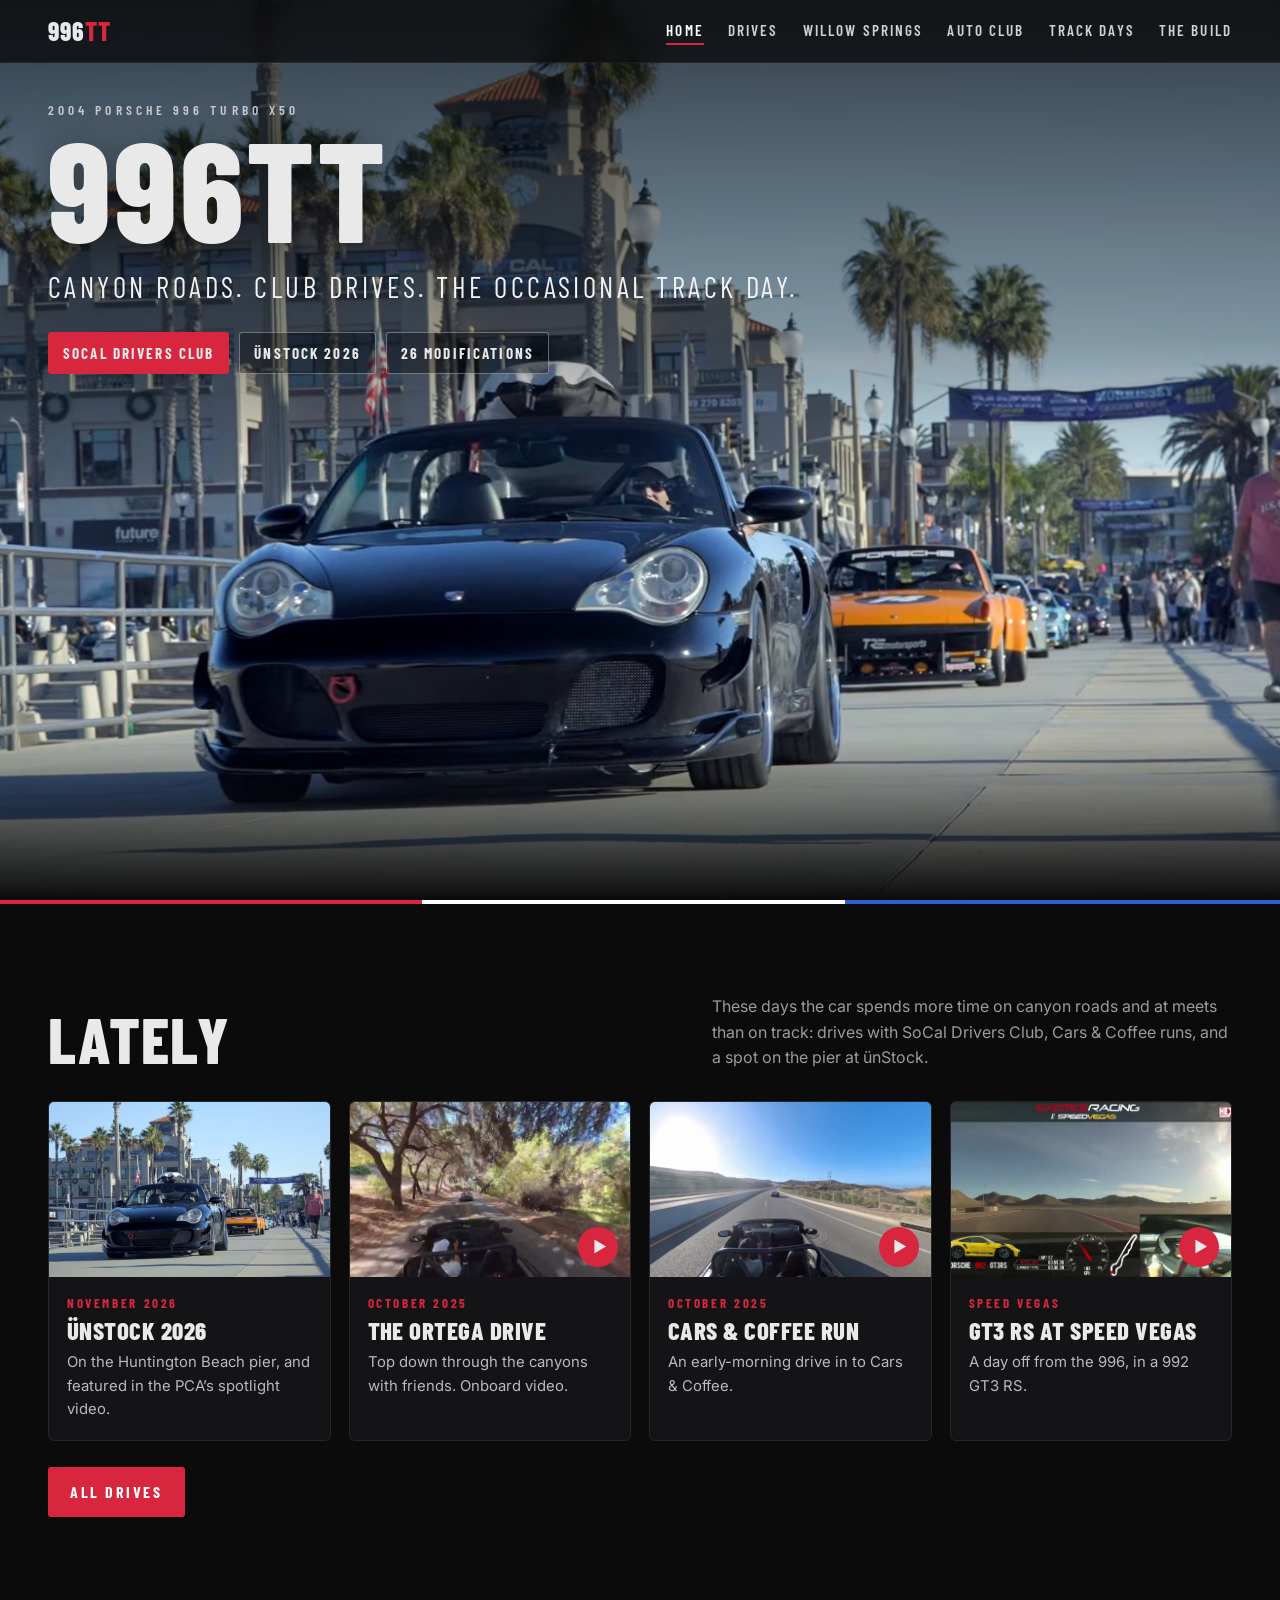
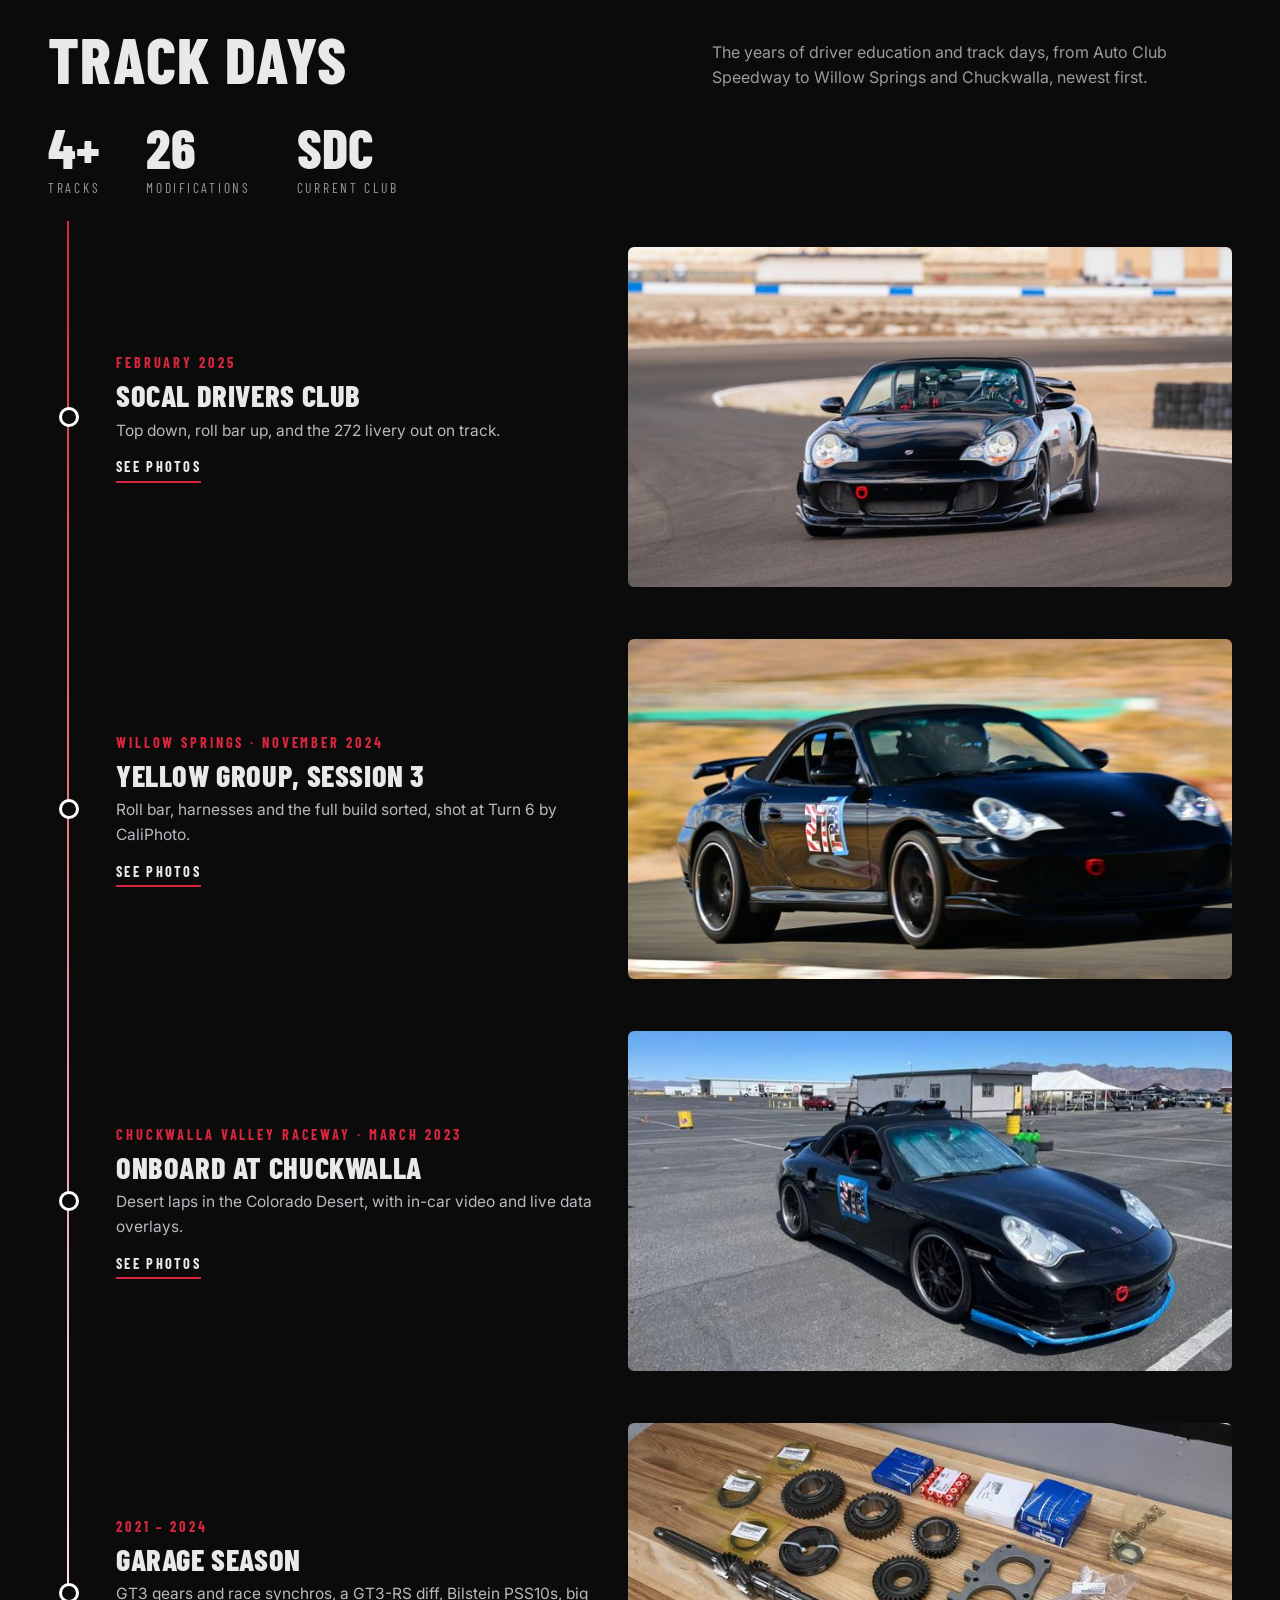
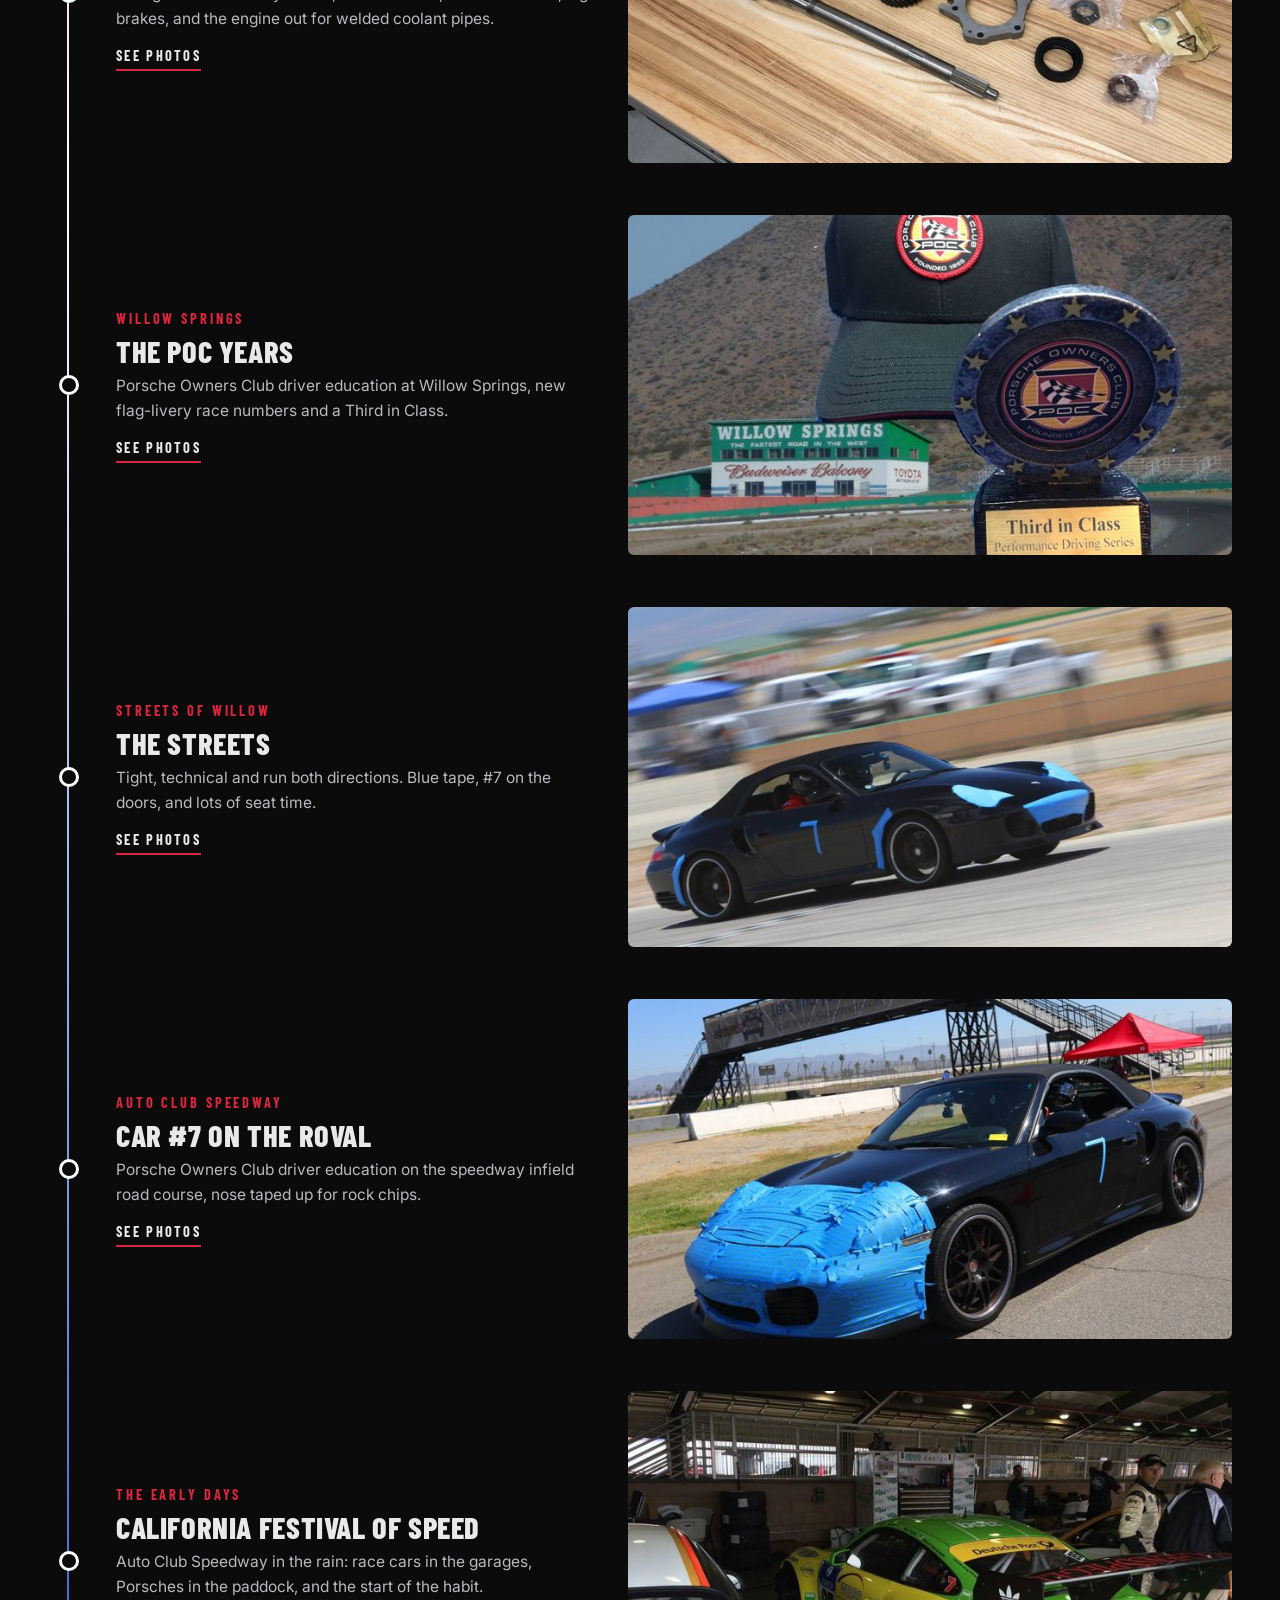
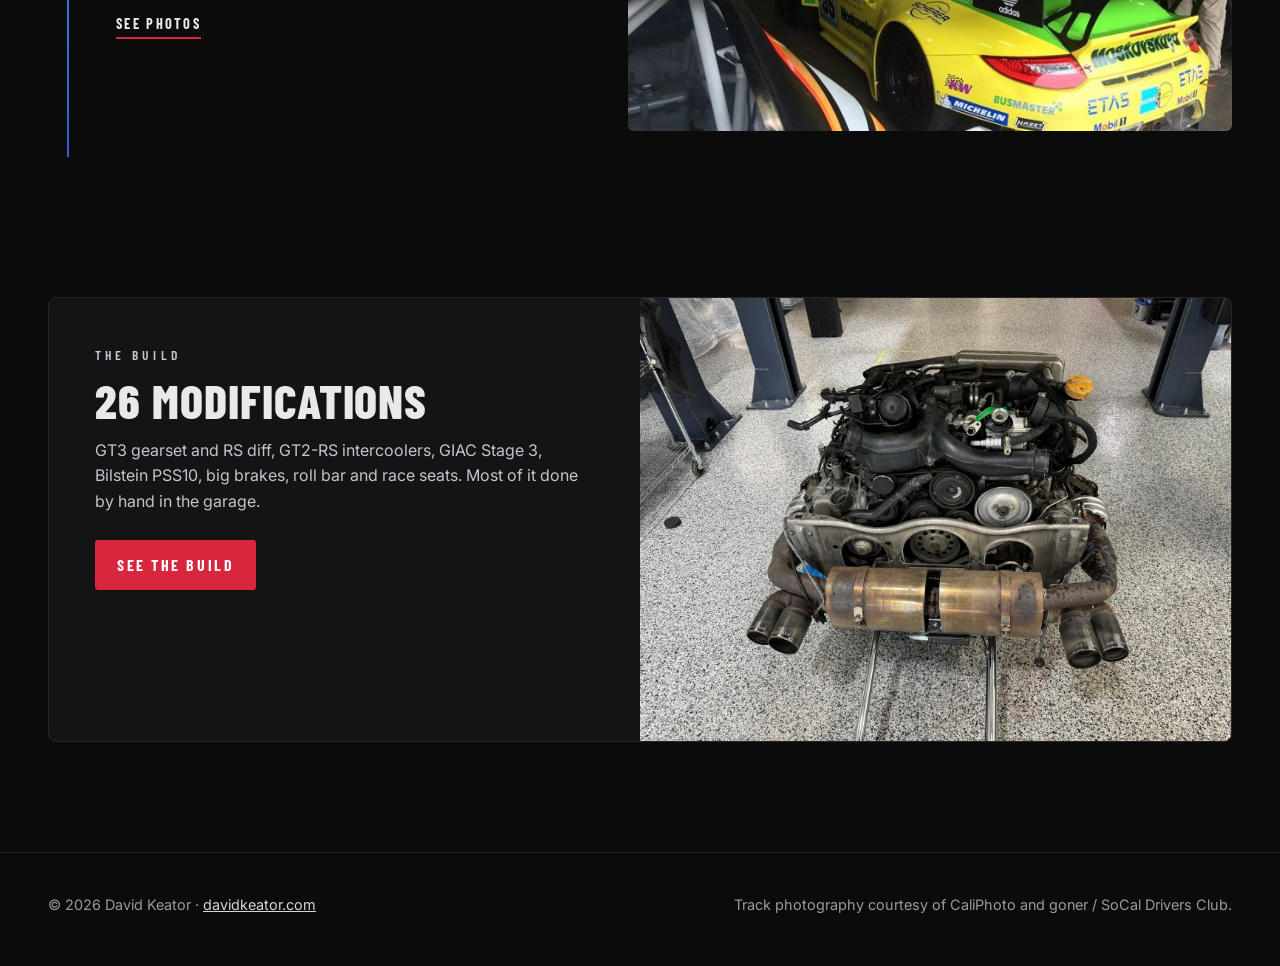
==== commit a17990df: "Add files via upload" ====
--- a/index.html
+++ b/index.html
@@ -30,9 +30,9 @@
   <div class="sec-head"><h2>Lately</h2><p>These days the car spends more time on canyon roads and at meets than on track: drives with SoCal Drivers Club, Cars &amp; Coffee runs, and a spot on the pier at &uuml;nStock.</p></div>
   <div class="lately">
     <a class="card" href="drives.html#unstock"><div class="pic"><img src="img4/thumbs/u01.jpg" alt="ünStock 2026 on the Huntington Beach pier" loading="lazy"></div><span class="when">November 2026</span><h3>&uuml;nStock 2026</h3><p>On the Huntington Beach pier, and featured in the PCA&rsquo;s spotlight video.</p></a>
-    <a class="card" href="drives.html#ortega"><div class="pic"><img src="video/ortega-canyon.jpg" alt="Onboard on the Ortega drive" loading="lazy"><span class="play">&#9658;</span></div><span class="when">October 2025</span><h3>The Ortega drive</h3><p>Top down through the canyons with friends. Onboard video.</p></a>
-    <a class="card" href="drives.html#cars-coffee"><div class="pic"><img src="video/cars-coffee.jpg" alt="Driving to Cars and Coffee" loading="lazy"><span class="play">&#9658;</span></div><span class="when">October 2025</span><h3>Cars &amp; Coffee run</h3><p>An early-morning drive in to Cars &amp; Coffee.</p></a>
-    <a class="card" href="drives.html#speed-vegas"><div class="pic"><img src="video/speedvegas-gt3rs.jpg" alt="Onboard in a GT3 RS at Speed Vegas" loading="lazy"><span class="play">&#9658;</span></div><span class="when">Speed Vegas</span><h3>GT3 RS at Speed Vegas</h3><p>A day off from the 996, in a 992 GT3 RS.</p></a>
+    <a class="card" href="drives.html#ortega"><div class="pic"><img src="ortega-canyon.jpg" alt="Onboard on the Ortega drive" loading="lazy"><span class="play">&#9658;</span></div><span class="when">October 2025</span><h3>The Ortega drive</h3><p>Top down through the canyons with friends. Onboard video.</p></a>
+    <a class="card" href="drives.html#cars-coffee"><div class="pic"><img src="cars-coffee.jpg" alt="Driving to Cars and Coffee" loading="lazy"><span class="play">&#9658;</span></div><span class="when">October 2025</span><h3>Cars &amp; Coffee run</h3><p>An early-morning drive in to Cars &amp; Coffee.</p></a>
+    <a class="card" href="drives.html#speed-vegas"><div class="pic"><img src="speedvegas-gt3rs.jpg" alt="Onboard in a GT3 RS at Speed Vegas" loading="lazy"><span class="play">&#9658;</span></div><span class="when">Speed Vegas</span><h3>GT3 RS at Speed Vegas</h3><p>A day off from the 996, in a 992 GT3 RS.</p></a>
   </div>
   <a class="btn" href="drives.html">All drives</a>
 </div></section>
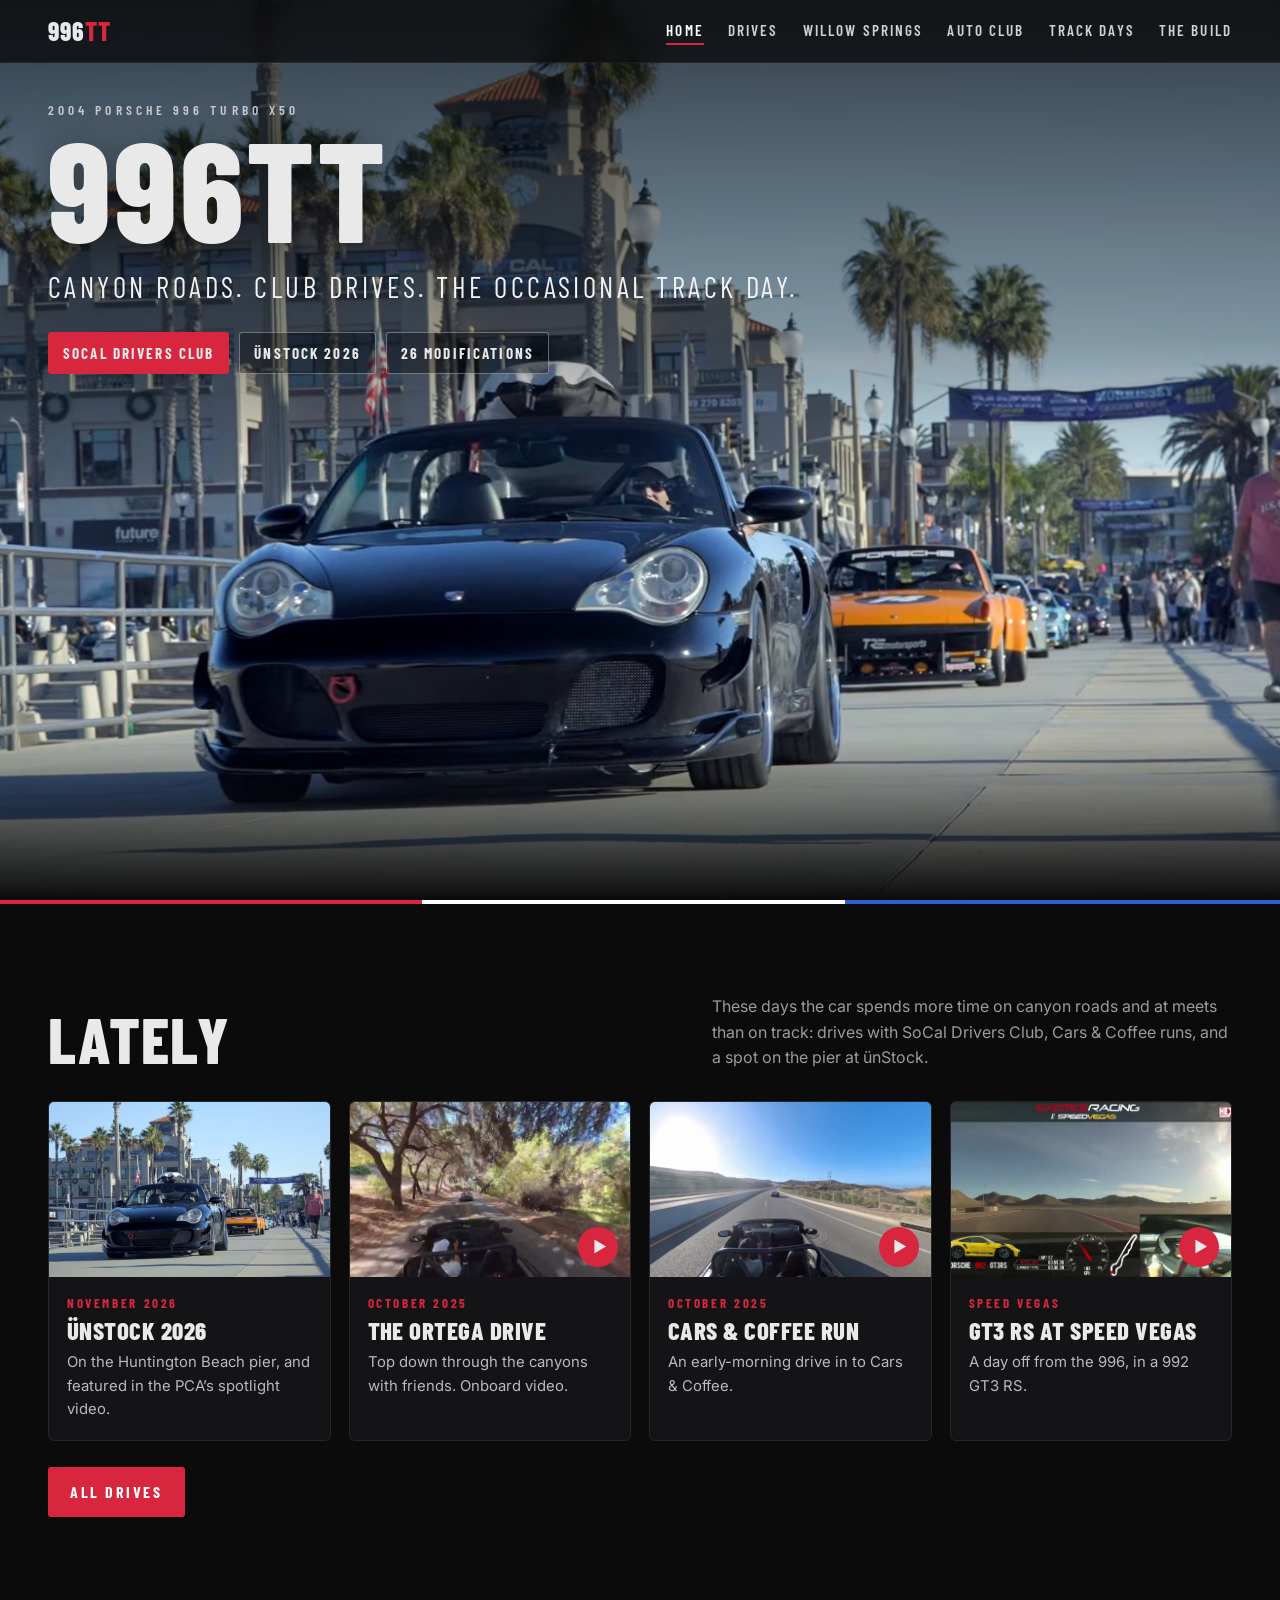
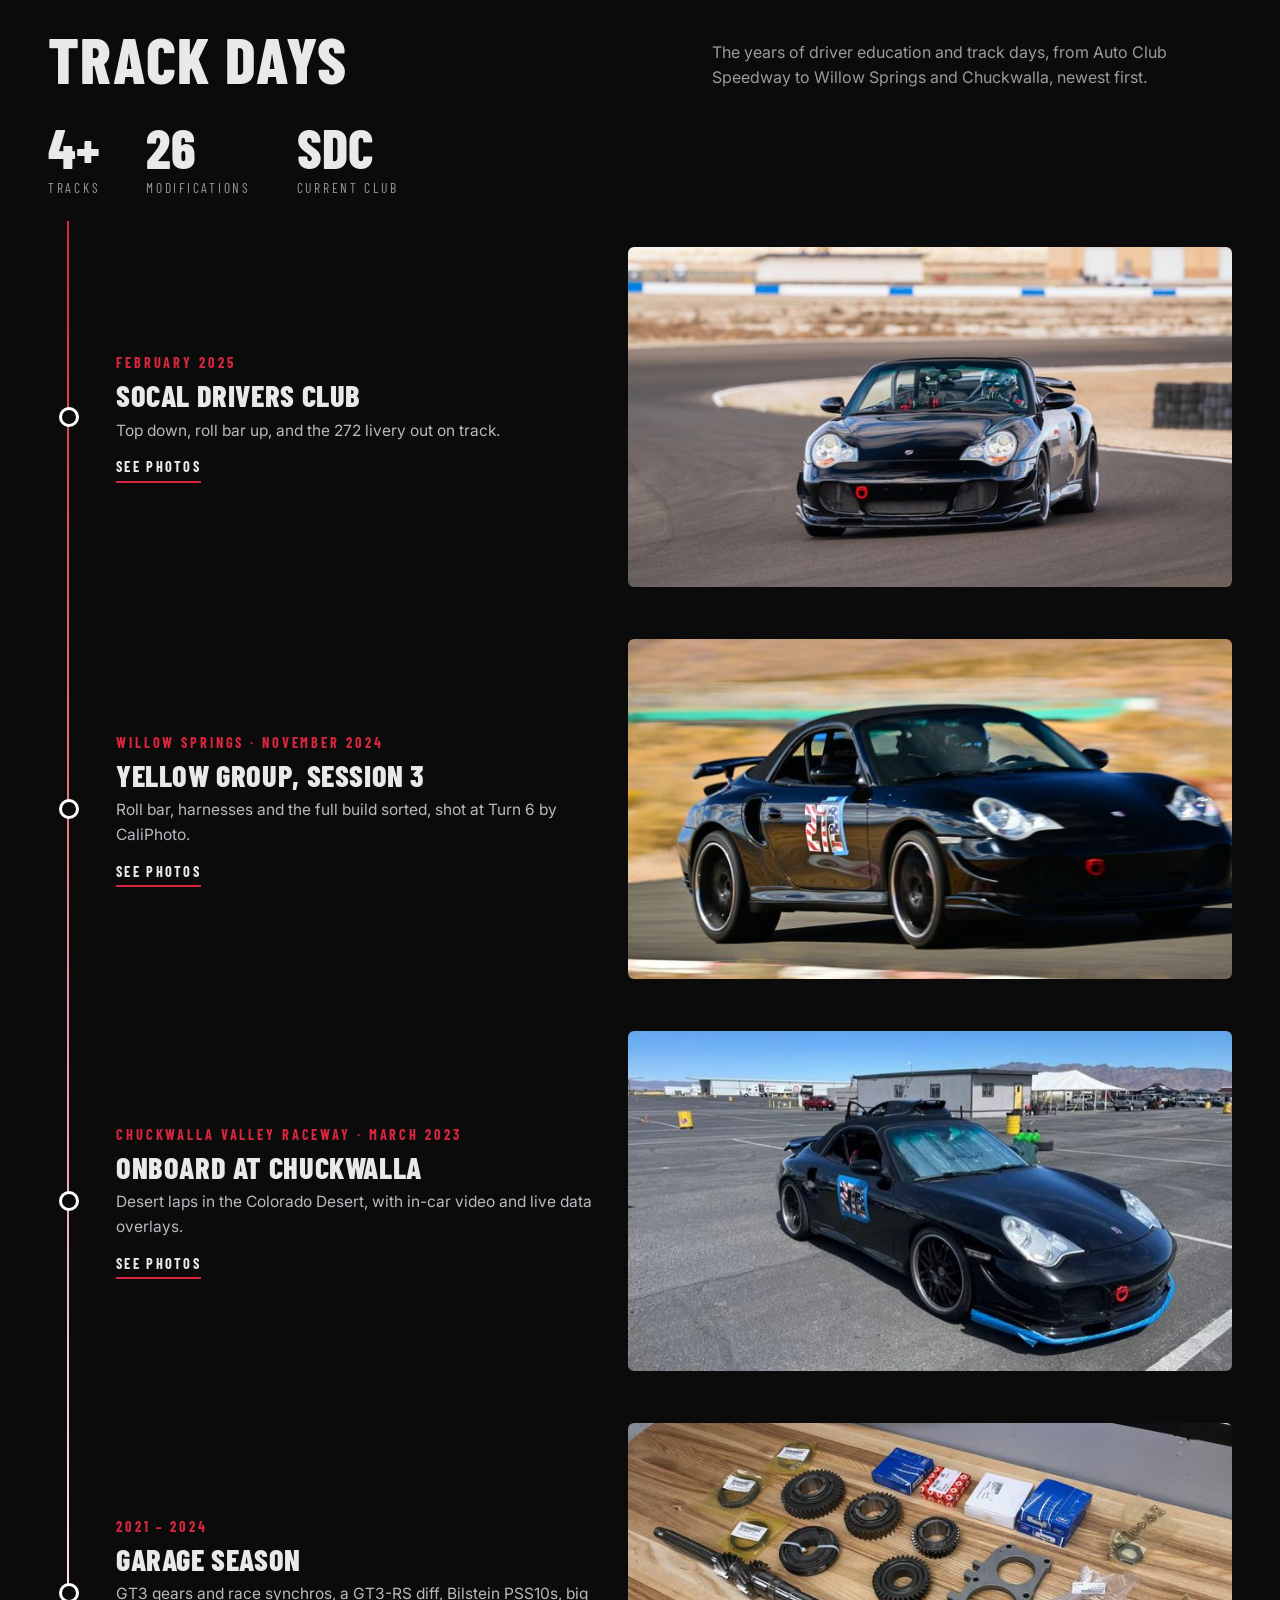
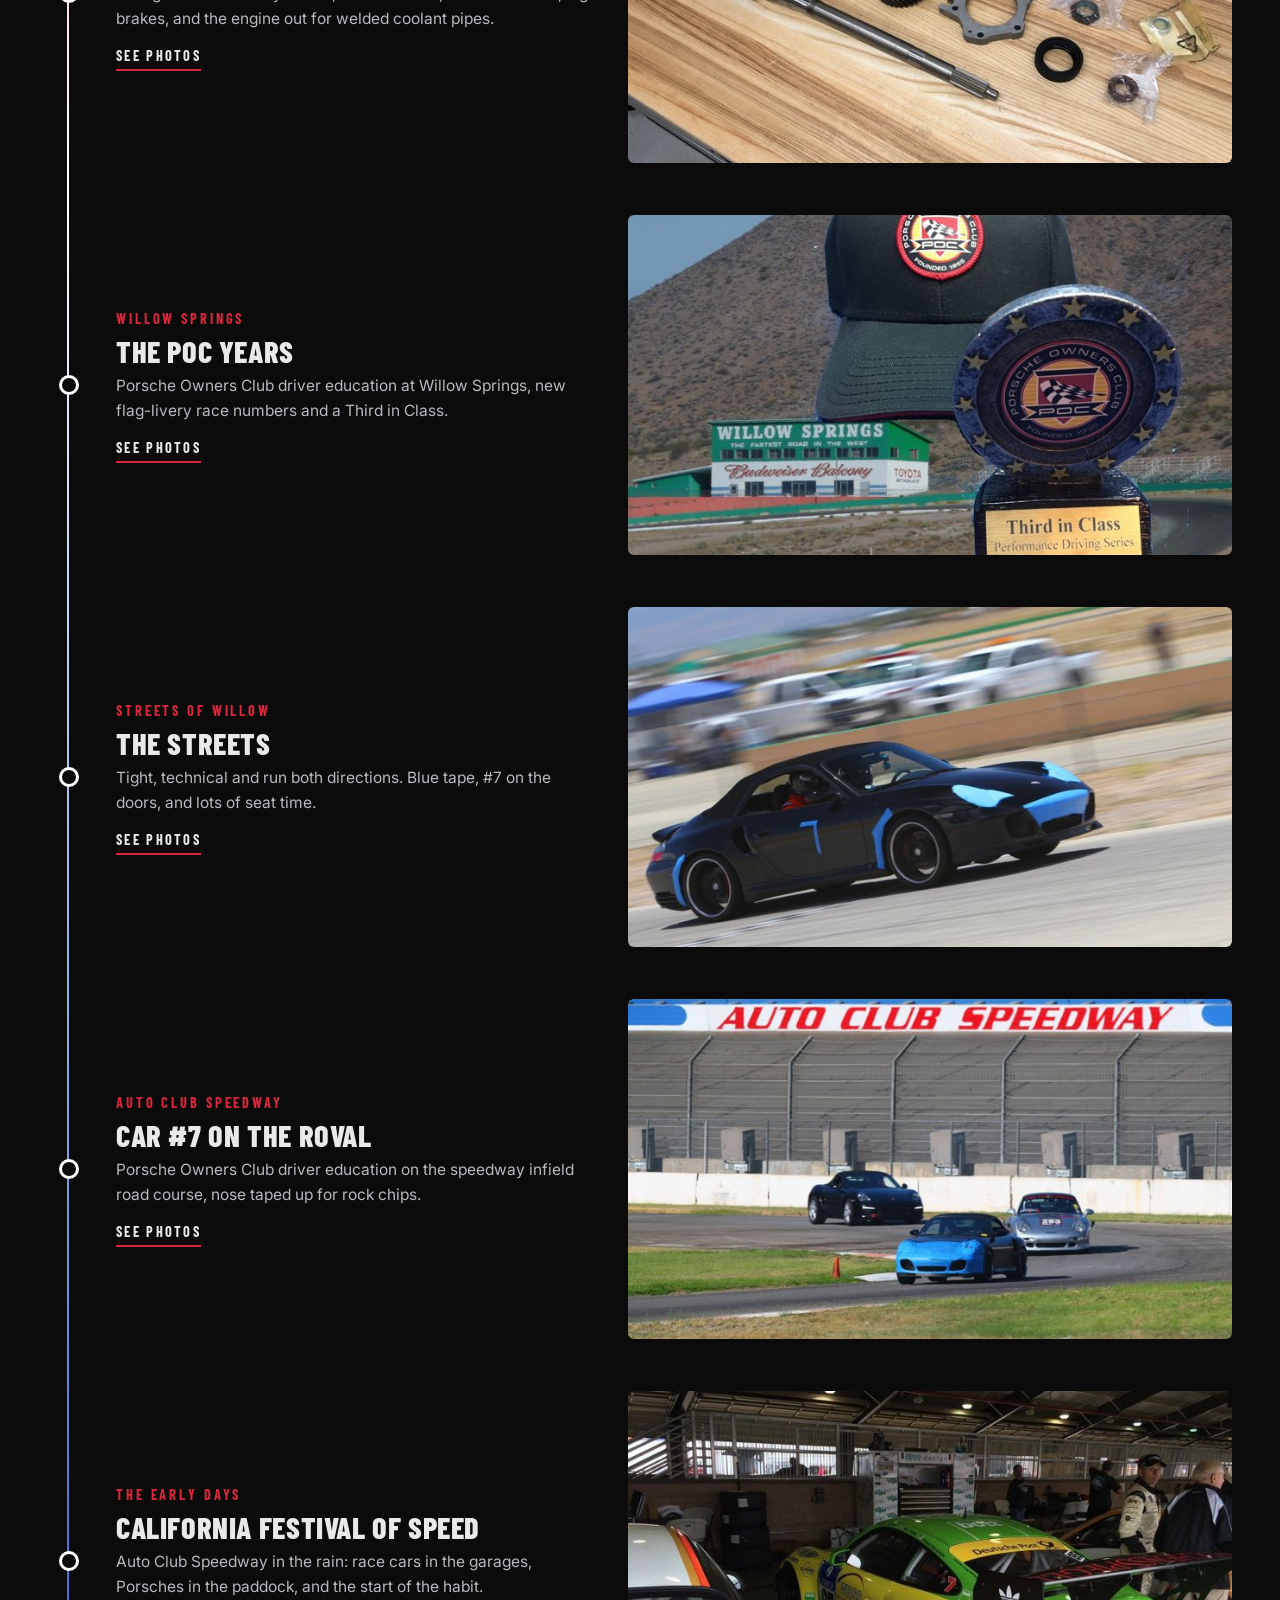
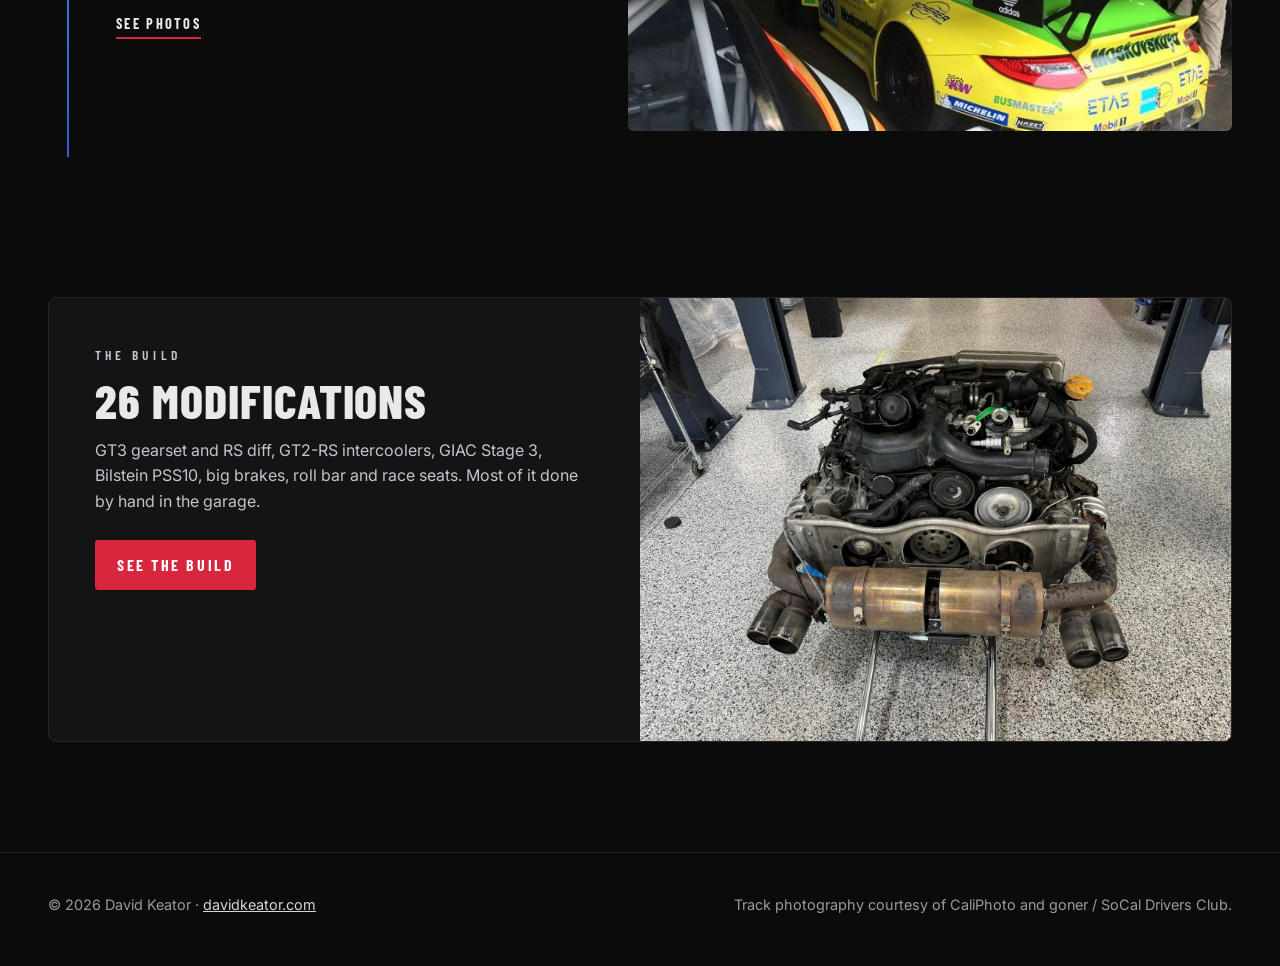
==== commit 23cdf4d1: "Add files via upload" ====
--- a/index.html
+++ b/index.html
@@ -40,7 +40,7 @@
 <section><div class="wrap">
   <div class="sec-head"><h2>Track days</h2><p>The years of driver education and track days, from Auto Club Speedway to Willow Springs and Chuckwalla, newest first.</p></div>
   <div class="count"><div><b>4+</b><small>Tracks</small></div><div><b>26</b><small>Modifications</small></div><div><b>SDC</b><small>Current club</small></div></div>
-  <div class="timeline"><a class="stop" href="more-events.html#sdc-2025"><div class="txt"><span class="when">February 2025</span><h3>SoCal Drivers Club</h3><p>Top down, roll bar up, and the 272 livery out on track.</p><span class="go">See photos</span></div><div class="pic"><img src="img1/thumbs/p201.jpg" alt="SoCal Drivers Club" loading="lazy"></div></a><a class="stop" href="willow-springs.html#nov-2024"><div class="txt"><span class="when">Willow Springs &middot; November 2024</span><h3>Yellow Group, Session 3</h3><p>Roll bar, harnesses and the full build sorted, shot at Turn 6 by CaliPhoto.</p><span class="go">See photos</span></div><div class="pic"><img src="img1/thumbs/p178.jpg" alt="Yellow Group, Session 3" loading="lazy"></div></a><a class="stop" href="more-events.html#chuckwalla"><div class="txt"><span class="when">Chuckwalla Valley Raceway &middot; March 2023</span><h3>Onboard at Chuckwalla</h3><p>Desert laps in the Colorado Desert, with in-car video and live data overlays.</p><span class="go">See photos</span></div><div class="pic"><img src="img1/thumbs/c004.jpg" alt="Onboard at Chuckwalla" loading="lazy"></div></a><a class="stop" href="build.html#garage"><div class="txt"><span class="when">2021 &ndash; 2024</span><h3>Garage season</h3><p>GT3 gears and race synchros, a GT3-RS diff, Bilstein PSS10s, big brakes, and the engine out for welded coolant pipes.</p><span class="go">See photos</span></div><div class="pic"><img src="img1/thumbs/p003.jpg" alt="Garage season" loading="lazy"></div></a><a class="stop" href="willow-springs.html#third"><div class="txt"><span class="when">Willow Springs</span><h3>The POC years</h3><p>Porsche Owners Club driver education at Willow Springs, new flag-livery race numbers and a Third in Class.</p><span class="go">See photos</span></div><div class="pic"><img src="img3/thumbs/f095.jpg" alt="Porsche Owners Club at Willow Springs" loading="lazy"></div></a><a class="stop" href="willow-springs.html#streets"><div class="txt"><span class="when">Streets of Willow</span><h3>The Streets</h3><p>Tight, technical and run both directions. Blue tape, #7 on the doors, and lots of seat time.</p><span class="go">See photos</span></div><div class="pic"><img src="img2/thumbs/f042.jpg" alt="The Streets" loading="lazy"></div></a><a class="stop" href="auto-club-speedway.html#roval"><div class="txt"><span class="when">Auto Club Speedway</span><h3>Car #7 on the roval</h3><p>Porsche Owners Club driver education on the speedway infield road course, nose taped up for rock chips.</p><span class="go">See photos</span></div><div class="pic"><img src="img2/thumbs/f064.jpg" alt="Car #7 on the roval" loading="lazy"></div></a><a class="stop" href="auto-club-speedway.html#festival"><div class="txt"><span class="when">The early days</span><h3>California Festival of Speed</h3><p>Auto Club Speedway in the rain: race cars in the garages, Porsches in the paddock, and the start of the habit.</p><span class="go">See photos</span></div><div class="pic"><img src="img2/thumbs/f019.jpg" alt="California Festival of Speed" loading="lazy"></div></a></div>
+  <div class="timeline"><a class="stop" href="more-events.html#sdc-2025"><div class="txt"><span class="when">February 2025</span><h3>SoCal Drivers Club</h3><p>Top down, roll bar up, and the 272 livery out on track.</p><span class="go">See photos</span></div><div class="pic"><img src="img1/thumbs/p201.jpg" alt="SoCal Drivers Club" loading="lazy"></div></a><a class="stop" href="willow-springs.html#nov-2024"><div class="txt"><span class="when">Willow Springs &middot; November 2024</span><h3>Yellow Group, Session 3</h3><p>Roll bar, harnesses and the full build sorted, shot at Turn 6 by CaliPhoto.</p><span class="go">See photos</span></div><div class="pic"><img src="img1/thumbs/p178.jpg" alt="Yellow Group, Session 3" loading="lazy"></div></a><a class="stop" href="more-events.html#chuckwalla"><div class="txt"><span class="when">Chuckwalla Valley Raceway &middot; March 2023</span><h3>Onboard at Chuckwalla</h3><p>Desert laps in the Colorado Desert, with in-car video and live data overlays.</p><span class="go">See photos</span></div><div class="pic"><img src="img1/thumbs/c004.jpg" alt="Onboard at Chuckwalla" loading="lazy"></div></a><a class="stop" href="build.html#garage"><div class="txt"><span class="when">2021 &ndash; 2024</span><h3>Garage season</h3><p>GT3 gears and race synchros, a GT3-RS diff, Bilstein PSS10s, big brakes, and the engine out for welded coolant pipes.</p><span class="go">See photos</span></div><div class="pic"><img src="img1/thumbs/p003.jpg" alt="Garage season" loading="lazy"></div></a><a class="stop" href="willow-springs.html#third"><div class="txt"><span class="when">Willow Springs</span><h3>The POC years</h3><p>Porsche Owners Club driver education at Willow Springs, new flag-livery race numbers and a Third in Class.</p><span class="go">See photos</span></div><div class="pic"><img src="img3/thumbs/f095.jpg" alt="Porsche Owners Club at Willow Springs" loading="lazy"></div></a><a class="stop" href="willow-springs.html#streets"><div class="txt"><span class="when">Streets of Willow</span><h3>The Streets</h3><p>Tight, technical and run both directions. Blue tape, #7 on the doors, and lots of seat time.</p><span class="go">See photos</span></div><div class="pic"><img src="img2/thumbs/f042.jpg" alt="The Streets" loading="lazy"></div></a><a class="stop" href="auto-club-speedway.html#roval"><div class="txt"><span class="when">Auto Club Speedway</span><h3>Car #7 on the roval</h3><p>Porsche Owners Club driver education on the speedway infield road course, nose taped up for rock chips.</p><span class="go">See photos</span></div><div class="pic"><img src="img2/thumbs/f057.jpg" alt="Car #7 on the roval" loading="lazy"></div></a><a class="stop" href="auto-club-speedway.html#festival"><div class="txt"><span class="when">The early days</span><h3>California Festival of Speed</h3><p>Auto Club Speedway in the rain: race cars in the garages, Porsches in the paddock, and the start of the habit.</p><span class="go">See photos</span></div><div class="pic"><img src="img2/thumbs/f019.jpg" alt="California Festival of Speed" loading="lazy"></div></a></div>
 </div></section>
 
 <section><div class="wrap">
